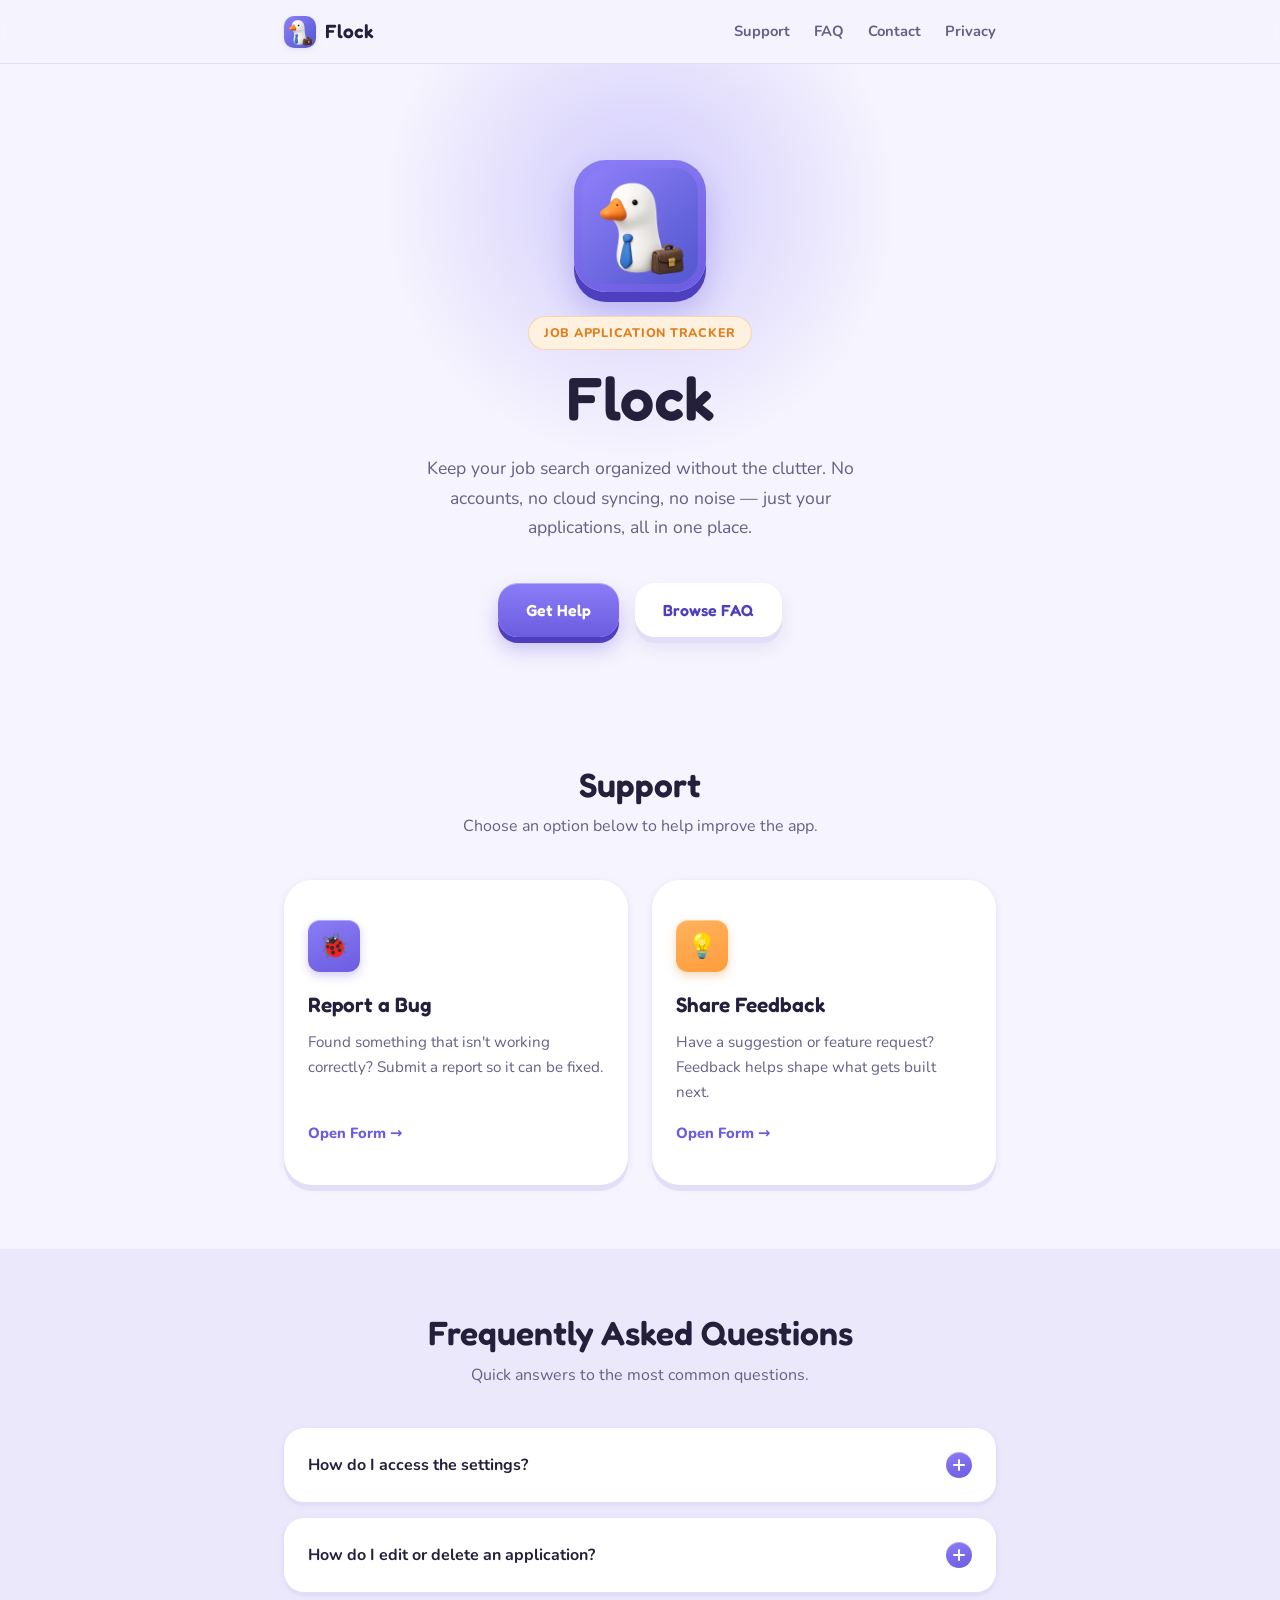
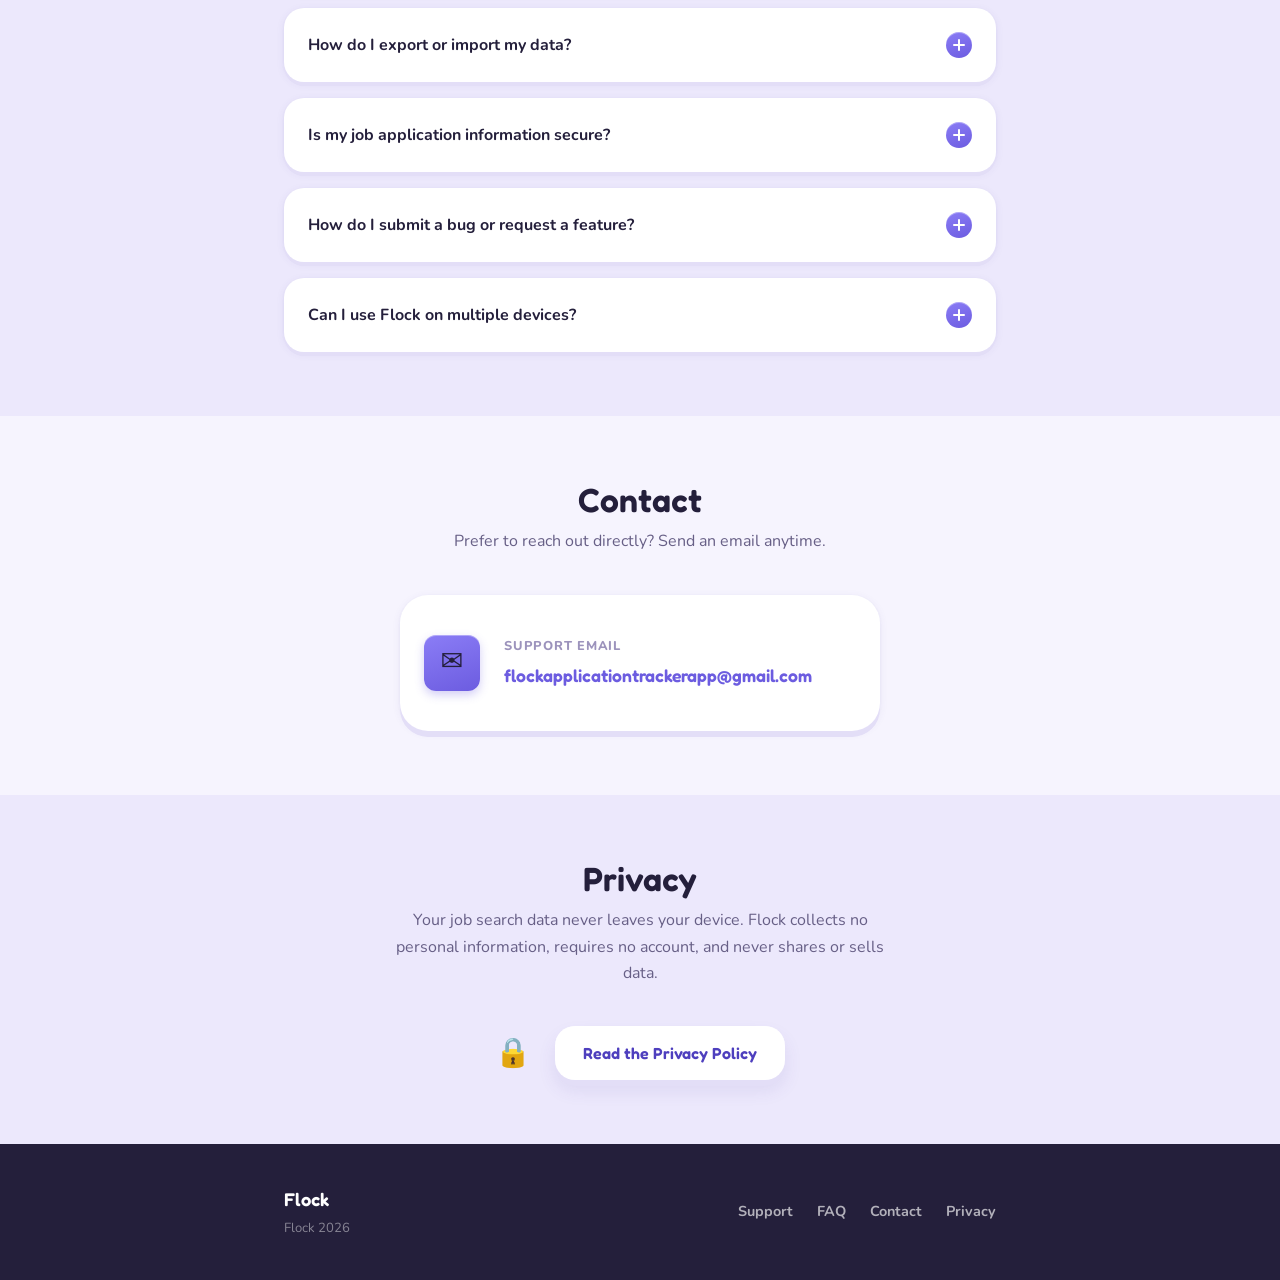
==== index.html @ 19fb3c2c "Add files via upload" ====
<!DOCTYPE html>
<html lang="en">
<head>
  <meta charset="UTF-8" />
  <meta name="viewport" content="width=device-width, initial-scale=1.0" />
  <title>Flock — Support</title>
  <meta name="description" content="Support page for Flock — the simple, private job application tracker." />
  <link rel="icon" href="icon-512.png" type="image/png" />
  <link rel="stylesheet" href="styles.css" />
  <!-- Google Fonts: Fredoka (main) + Nunito (accessorizing) -->
  <link rel="preconnect" href="https://fonts.googleapis.com" />
  <link rel="preconnect" href="https://fonts.gstatic.com" crossorigin />
  <link href="https://fonts.googleapis.com/css2?family=Fredoka:wght@400;500;600;700&family=Nunito:wght@400;600;700;800&display=swap" rel="stylesheet" />
</head>
<body>

  <!-- =============================================
       NAVIGATION
       ============================================= -->
  <header class="site-header" role="banner">
    <nav class="nav container" aria-label="Main navigation">
      <a href="#hero" class="nav-logo">
        <img src="icon-512.png" alt="" class="nav-logo-icon" />
        Flock
      </a>
      <button class="nav-toggle" aria-label="Toggle navigation" aria-expanded="false" aria-controls="nav-links">
        <span></span><span></span><span></span>
      </button>
      <ul class="nav-links" id="nav-links" role="list">
        <li><a href="#support">Support</a></li>
        <li><a href="#faq">FAQ</a></li>
        <li><a href="#contact">Contact</a></li>
        <li><a href="#privacy">Privacy</a></li>
      </ul>
    </nav>
  </header>

  <main>

    <!-- =============================================
         HERO SECTION
         ============================================= -->
    <section class="hero" id="hero" aria-labelledby="hero-heading">
      <div class="container hero-inner">
        <div class="hero-icon-wrap">
          <img src="icon-512.png" alt="Flock app icon" class="hero-icon" />
        </div>
        <div class="hero-badge">Job Application Tracker</div>
        <h1 id="hero-heading">Flock</h1>
        <p class="hero-description">
          Keep your job search organized without the clutter. No accounts, no cloud syncing, no noise — just your applications, all in one place.
        </p>
        <div class="hero-cta">
          <a href="#support" class="btn btn-primary">Get Help</a>
          <a href="#faq" class="btn btn-secondary">Browse FAQ</a>
        </div>
      </div>
    </section>

    <!-- =============================================
         SUPPORT SECTION
         ============================================= -->
    <section class="section" id="support" aria-labelledby="support-heading">
      <div class="container">
        <div class="section-header">
          <h2 id="support-heading">Support</h2>
          <p class="section-subtext">
            Choose an option below to help improve the app.
          </p>
        </div>

        <div class="cards-grid">

          <!-- Bug Report Card -->
          <a href="https://docs.google.com/forms/d/e/1FAIpQLSdAEcO6RI6iofoGQ96zG-QFtQakPHM-z83hekLIT1-u0xvNJg/viewform?usp=publish-editor"
             target="_blank"
             rel="noopener noreferrer"
             class="support-card"
             aria-label="Report a bug — opens Google Form">
            <div class="card-icon" aria-hidden="true">🐞</div>
            <h3>Report a Bug</h3>
            <p>Found something that isn't working correctly? Submit a report so it can be fixed.</p>
            <span class="card-link">Open Form →</span>
          </a>

          <!-- Feedback Card -->
          <a href="https://docs.google.com/forms/d/e/1FAIpQLSehYfV31dz8tA-rcGnHQ3P1QQCUns2un3A8A8wgXOEQ3agDAQ/viewform?usp=publish-editor"
             target="_blank"
             rel="noopener noreferrer"
             class="support-card"
             aria-label="Share feedback — opens Google Form">
            <div class="card-icon icon-orange" aria-hidden="true">💡</div>
            <h3>Share Feedback</h3>
            <p>Have a suggestion or feature request? Feedback helps shape what gets built next.</p>
            <span class="card-link">Open Form →</span>
          </a>

        </div>
      </div>
    </section>

    <!-- =============================================
         FAQ SECTION
         ============================================= -->
    <section class="section section-alt" id="faq" aria-labelledby="faq-heading">
      <div class="container">
        <div class="section-header">
          <h2 id="faq-heading">Frequently Asked Questions</h2>
          <p class="section-subtext">Quick answers to the most common questions.</p>
        </div>

        <div class="faq-list" role="list">

          <div class="faq-item" role="listitem">
            <button class="faq-question" aria-expanded="false" aria-controls="faq-1">
              How do I access the settings?
              <span class="faq-icon" aria-hidden="true"></span>
            </button>
            <div class="faq-answer" id="faq-1" hidden>
              <p>
                Tap the goose icon in the top left corner of the screen to open the settings menu.
              </p>
            </div>
          </div>

          <div class="faq-item" role="listitem">
            <button class="faq-question" aria-expanded="false" aria-controls="faq-2">
              How do I edit or delete an application?
              <span class="faq-icon" aria-hidden="true"></span>
            </button>
            <div class="faq-answer" id="faq-2" hidden>
              <p>
                Open the application you want to change, then tap the pencil icon in the top right corner to edit it. To remove an application entirely, use the delete button at the bottom of the screen.
              </p>
            </div>
          </div>

          <div class="faq-item" role="listitem">
            <button class="faq-question" aria-expanded="false" aria-controls="faq-3">
              How do I export or import my data?
              <span class="faq-icon" aria-hidden="true"></span>
            </button>
            <div class="faq-answer" id="faq-3" hidden>
              <p>
                In the settings section, you can export your data as a CSV file. To import data, use a CSV file that follows the same template recommended by the app.
              </p>
            </div>
          </div>

          <div class="faq-item" role="listitem">
            <button class="faq-question" aria-expanded="false" aria-controls="faq-4">
              Is my job application information secure?
              <span class="faq-icon" aria-hidden="true"></span>
            </button>
            <div class="faq-answer" id="faq-4" hidden>
              <p>
                Yes. All of your data stays on your device, and there are no account sign ups required to use Flock.
              </p>
            </div>
          </div>

          <div class="faq-item" role="listitem">
            <button class="faq-question" aria-expanded="false" aria-controls="faq-5">
              How do I submit a bug or request a feature?
              <span class="faq-icon" aria-hidden="true"></span>
            </button>
            <div class="faq-answer" id="faq-5" hidden>
              <p>
                Use the forms in the <a href="#support">Support section</a> above. There's a dedicated form for bug reports and another for feature feedback. You can also reach out directly using the email in the <a href="#contact">Contact section</a>.
              </p>
            </div>
          </div>

          <div class="faq-item" role="listitem">
            <button class="faq-question" aria-expanded="false" aria-controls="faq-6">
              Can I use Flock on multiple devices?
              <span class="faq-icon" aria-hidden="true"></span>
            </button>
            <div class="faq-answer" id="faq-6" hidden>
              <p>
                Because Flock stores data locally, information doesn't sync automatically between devices. Data can be transferred manually using the Export and Import feature described above.
              </p>
            </div>
          </div>

        </div>
      </div>
    </section>

    <!-- =============================================
         CONTACT SECTION
         ============================================= -->
    <section class="section" id="contact" aria-labelledby="contact-heading">
      <div class="container">
        <div class="section-header">
          <h2 id="contact-heading">Contact</h2>
          <p class="section-subtext">Prefer to reach out directly? Send an email anytime.</p>
        </div>

        <div class="contact-card">
          <div class="contact-icon" aria-hidden="true">✉️</div>
          <div class="contact-body">
            <p class="contact-label">Support Email</p>
            <a href="mailto:flockapplicationtrackerapp@gmail.com" class="contact-email">
              flockapplicationtrackerapp@gmail.com
            </a>
          </div>
        </div>

      </div>
    </section>

    <!-- =============================================
         PRIVACY SECTION
         ============================================= -->
    <section class="section section-alt" id="privacy" aria-labelledby="privacy-heading">
      <div class="container">
        <div class="section-header">
          <h2 id="privacy-heading">Privacy</h2>
          <p class="section-subtext">
            Your job search data never leaves your device. Flock collects no personal information, requires no account, and never shares or sells data.
          </p>
        </div>

        <div class="privacy-card">
          <span class="privacy-emoji" aria-hidden="true">🔒</span>
          <a href="privacy.html" class="btn btn-secondary" aria-label="Read the full Privacy Policy">
            Read the Privacy Policy
          </a>
        </div>

      </div>
    </section>

  </main>

  <!-- =============================================
       FOOTER
       ============================================= -->
  <footer class="footer" role="contentinfo">
    <div class="container footer-inner">
      <div class="footer-brand">
        <span class="footer-logo">Flock</span>
        <span class="footer-copy">Flock 2026</span>
      </div>
      <nav class="footer-nav" aria-label="Footer navigation">
        <a href="#support">Support</a>
        <a href="#faq">FAQ</a>
        <a href="#contact">Contact</a>
        <a href="#privacy">Privacy</a>
      </nav>
    </div>
  </footer>

  <script src="script.js"></script>
</body>
</html>
---- styles.css ----
/* ==============================================
   FLOCK — Support Site Stylesheet
   Claymorphism design system, built off the app icon palette
   ✏️ To retheme: edit the CSS variables in :root
   ============================================== */

/* -----------------------------------------------
   CSS VARIABLES (Design Tokens)
----------------------------------------------- */
:root {
  /* Colors — pulled from the Flock app icon */
  --color-bg:            #F6F4FE;      /* soft lavender-white page background */
  --color-bg-alt:        #ECE8FC;      /* deeper lavender tint for alternating sections */
  --color-surface:       #FFFFFF;      /* card / component backgrounds */
  --color-border:        #E3DEF7;      /* subtle borders */

  --color-accent:        #6C5CE0;      /* indigo-violet — primary brand accent */
  --color-accent-light:  #8B7DF6;      /* lighter violet, top of gradients */
  --color-accent-dark:   #4E3FBE;      /* deep edge / hover / clay shadow */
  --color-accent-soft:   #EEEBFD;      /* very light tint for backgrounds */

  --color-secondary:       #FF9D3C;    /* beak orange — secondary accent */
  --color-secondary-dark:  #E07F1E;    /* clay edge for orange elements */
  --color-secondary-soft:  #FFF1E0;    /* light tint */

  --color-tie:            #2F6BAB;     /* tie blue — used sparingly for links/detail */

  --color-text:          #241F3B;      /* deep indigo-black body text */
  --color-text-muted:    #675F86;      /* secondary / descriptive text */
  --color-text-light:    #9C93BC;      /* placeholders, captions */

  /* Typography */
  --font-heading: 'Fredoka', 'Nunito', system-ui, sans-serif;   /* main font */
  --font-body:    'Nunito', system-ui, sans-serif;               /* accessorizing font */

  /* Spacing scale */
  --space-xs:  0.5rem;
  --space-sm:  1rem;
  --space-md:  1.5rem;
  --space-lg:  2.5rem;
  --space-xl:  4rem;
  --space-2xl: 6rem;

  /* Radii */
  --radius-sm: 12px;
  --radius-md: 20px;
  --radius-lg: 28px;
  --radius-pill: 999px;

  /* Shadows */
  --shadow-sm: 0 2px 8px rgba(76, 63, 158, 0.08), 0 1px 3px rgba(76, 63, 158, 0.06);
  --shadow-md: 0 10px 24px rgba(76, 63, 158, 0.12), 0 2px 8px rgba(76, 63, 158, 0.08);

  /* Transitions */
  --transition: 0.18s ease;

  /* Layout */
  --max-width: 760px;
  --header-height: 64px;
}

/* -----------------------------------------------
   RESET & BASE
----------------------------------------------- */
*, *::before, *::after {
  box-sizing: border-box;
  margin: 0;
  padding: 0;
}

html {
  scroll-behavior: smooth;
  scroll-padding-top: calc(var(--header-height) + 16px);
  font-size: 16px;
  -webkit-text-size-adjust: 100%;
}

body {
  font-family: var(--font-body);
  background-color: var(--color-bg);
  color: var(--color-text);
  line-height: 1.65;
  min-height: 100vh;
}

img {
  max-width: 100%;
  display: block;
}

a {
  color: var(--color-accent);
  text-decoration: none;
}

a:hover,
a:focus-visible {
  color: var(--color-accent-dark);
  text-decoration: underline;
}

/* Focus ring — accessible, not intrusive */
:focus-visible {
  outline: 2px solid var(--color-accent);
  outline-offset: 3px;
  border-radius: 4px;
}

/* -----------------------------------------------
   LAYOUT UTILITIES
----------------------------------------------- */
.container {
  width: 100%;
  max-width: var(--max-width);
  margin-left: auto;
  margin-right: auto;
  padding-left: var(--space-md);
  padding-right: var(--space-md);
}

/* -----------------------------------------------
   HEADER / NAV
----------------------------------------------- */
.site-header {
  position: sticky;
  top: 0;
  z-index: 100;
  background: rgba(246, 244, 254, 0.9);
  backdrop-filter: blur(12px);
  -webkit-backdrop-filter: blur(12px);
  border-bottom: 1px solid var(--color-border);
  height: var(--header-height);
  display: flex;
  align-items: center;
}

.nav {
  display: flex;
  align-items: center;
  justify-content: space-between;
  gap: var(--space-md);
  height: 100%;
}

.nav-logo {
  display: inline-flex;
  align-items: center;
  gap: 0.55rem;
  font-family: var(--font-heading);
  font-size: 1.2rem;
  font-weight: 600;
  color: var(--color-text);
  text-decoration: none;
  white-space: nowrap;
  flex-shrink: 0;
}

.nav-logo-icon {
  width: 32px;
  height: 32px;
  border-radius: 10px;
  box-shadow: var(--shadow-sm);
}

.nav-logo:hover,
.nav-logo:focus-visible {
  color: var(--color-accent);
  text-decoration: none;
}

.nav-links {
  list-style: none;
  display: flex;
  align-items: center;
  gap: var(--space-md);
}

.nav-links a {
  font-family: var(--font-body);
  font-size: 0.92rem;
  font-weight: 700;
  color: var(--color-text-muted);
  text-decoration: none;
  transition: color var(--transition);
}

.nav-links a:hover,
.nav-links a:focus-visible {
  color: var(--color-accent);
  text-decoration: none;
}

/* Hamburger — hidden on desktop */
.nav-toggle {
  display: none;
  flex-direction: column;
  justify-content: center;
  gap: 5px;
  background: none;
  border: none;
  cursor: pointer;
  padding: 4px;
  width: 32px;
  height: 32px;
}

.nav-toggle span {
  display: block;
  width: 22px;
  height: 2.5px;
  background: var(--color-text);
  border-radius: 2px;
  transition: transform var(--transition), opacity var(--transition);
}

/* Hamburger open state */
.nav-toggle[aria-expanded="true"] span:nth-child(1) {
  transform: translateY(7px) rotate(45deg);
}
.nav-toggle[aria-expanded="true"] span:nth-child(2) {
  opacity: 0;
}
.nav-toggle[aria-expanded="true"] span:nth-child(3) {
  transform: translateY(-7px) rotate(-45deg);
}

/* -----------------------------------------------
   BUTTONS — claymorphism (chunky, puffy, 3D edge)
----------------------------------------------- */
.btn {
  display: inline-flex;
  align-items: center;
  justify-content: center;
  gap: 0.4rem;
  font-family: var(--font-heading);
  font-size: 1rem;
  font-weight: 600;
  border-radius: var(--radius-md);
  padding: 0.85rem 1.75rem;
  cursor: pointer;
  border: none;
  transition: transform 0.12s ease, box-shadow 0.12s ease, background 0.12s ease;
  text-decoration: none;
  white-space: nowrap;
  -webkit-tap-highlight-color: transparent;
}

.btn-primary {
  background: linear-gradient(180deg, var(--color-accent-light) 0%, var(--color-accent) 100%);
  color: #fff;
  box-shadow:
    0 6px 0 var(--color-accent-dark),
    0 12px 20px rgba(108, 92, 224, 0.35),
    inset 0 1px 0 rgba(255, 255, 255, 0.35);
}

.btn-primary:hover,
.btn-primary:focus-visible {
  transform: translateY(-2px);
  color: #fff;
  text-decoration: none;
  box-shadow:
    0 8px 0 var(--color-accent-dark),
    0 16px 24px rgba(108, 92, 224, 0.4),
    inset 0 1px 0 rgba(255, 255, 255, 0.4);
}

.btn-primary:active {
  transform: translateY(4px);
  box-shadow:
    0 2px 0 var(--color-accent-dark),
    0 4px 10px rgba(108, 92, 224, 0.3),
    inset 0 1px 0 rgba(255, 255, 255, 0.3);
}

.btn-secondary {
  background: var(--color-surface);
  color: var(--color-accent-dark);
  box-shadow:
    0 6px 0 var(--color-border),
    0 10px 18px rgba(76, 63, 158, 0.1),
    inset 0 1px 0 rgba(255, 255, 255, 0.6);
}

.btn-secondary:hover,
.btn-secondary:focus-visible {
  transform: translateY(-2px);
  color: var(--color-accent-dark);
  text-decoration: none;
  background: var(--color-accent-soft);
  box-shadow:
    0 8px 0 var(--color-border),
    0 14px 20px rgba(76, 63, 158, 0.12),
    inset 0 1px 0 rgba(255, 255, 255, 0.7);
}

.btn-secondary:active {
  transform: translateY(4px);
  box-shadow:
    0 2px 0 var(--color-border),
    0 4px 8px rgba(76, 63, 158, 0.1),
    inset 0 1px 0 rgba(255, 255, 255, 0.5);
}

/* -----------------------------------------------
   SECTIONS
----------------------------------------------- */
.section {
  padding: var(--space-xl) 0;
}

.section-alt {
  background-color: var(--color-bg-alt);
}

.section-header {
  text-align: center;
  margin-bottom: var(--space-lg);
}

.section-header h2 {
  font-family: var(--font-heading);
  font-size: 2.1rem;
  font-weight: 600;
  color: var(--color-text);
  margin-bottom: var(--space-xs);
  line-height: 1.2;
}

.section-subtext {
  font-family: var(--font-body);
  color: var(--color-text-muted);
  font-size: 1rem;
  max-width: 520px;
  margin: 0 auto;
}

/* -----------------------------------------------
   HERO
----------------------------------------------- */
.hero {
  position: relative;
  padding: var(--space-2xl) 0 var(--space-xl);
  text-align: center;
  overflow: hidden;
}

/* Soft gradient glow behind the mascot, echoing the icon's own backdrop */
.hero::before {
  content: '';
  position: absolute;
  top: -120px;
  left: 50%;
  transform: translateX(-50%);
  width: 520px;
  height: 520px;
  background: radial-gradient(circle, rgba(139, 125, 246, 0.35) 0%, rgba(139, 125, 246, 0) 70%);
  pointer-events: none;
  z-index: 0;
}

.hero-inner {
  position: relative;
  z-index: 1;
  display: flex;
  flex-direction: column;
  align-items: center;
  gap: var(--space-sm);
}

.hero-icon-wrap {
  width: 132px;
  height: 132px;
  border-radius: 32px;
  background: linear-gradient(160deg, var(--color-accent-light), var(--color-accent));
  padding: 8px;
  box-shadow:
    0 10px 0 var(--color-accent-dark),
    0 20px 32px rgba(108, 92, 224, 0.32);
  margin-bottom: var(--space-xs);
}

.hero-icon {
  width: 100%;
  height: 100%;
  border-radius: 24px;
}

.hero-badge {
  display: inline-block;
  font-family: var(--font-body);
  font-size: 0.78rem;
  font-weight: 800;
  letter-spacing: 0.06em;
  text-transform: uppercase;
  color: var(--color-secondary-dark);
  background: var(--color-secondary-soft);
  border: 1px solid rgba(224, 127, 30, 0.25);
  border-radius: var(--radius-pill);
  padding: 0.35rem 0.95rem;
}

.hero h1 {
  font-family: var(--font-heading);
  font-size: clamp(2.6rem, 7vw, 3.8rem);
  font-weight: 600;
  line-height: 1.05;
  color: var(--color-text);
  letter-spacing: -0.01em;
}

.hero-description {
  font-family: var(--font-body);
  font-size: 1.1rem;
  color: var(--color-text-muted);
  max-width: 480px;
  line-height: 1.7;
  margin-top: var(--space-xs);
}

.hero-cta {
  display: flex;
  gap: var(--space-sm);
  flex-wrap: wrap;
  justify-content: center;
  margin-top: var(--space-md);
}

/* -----------------------------------------------
   SUPPORT CARDS
----------------------------------------------- */
.cards-grid {
  display: grid;
  grid-template-columns: repeat(auto-fit, minmax(260px, 1fr));
  gap: var(--space-md);
}

.support-card {
  display: flex;
  flex-direction: column;
  align-items: flex-start;
  gap: var(--space-xs);
  background: var(--color-surface);
  border: none;
  border-radius: var(--radius-lg);
  padding: var(--space-lg) var(--space-md);
  text-decoration: none;
  color: var(--color-text);
  box-shadow:
    0 6px 0 var(--color-border),
    var(--shadow-sm);
  transition: box-shadow var(--transition), transform var(--transition);
}

.support-card:hover,
.support-card:focus-visible {
  box-shadow:
    0 8px 0 var(--color-border),
    var(--shadow-md);
  transform: translateY(-3px);
  text-decoration: none;
  color: var(--color-text);
}

.card-icon {
  display: flex;
  align-items: center;
  justify-content: center;
  width: 52px;
  height: 52px;
  border-radius: var(--radius-sm);
  font-size: 1.5rem;
  line-height: 1;
  margin-bottom: var(--space-xs);
  background: linear-gradient(160deg, var(--color-accent-light), var(--color-accent));
  box-shadow: inset 0 1px 0 rgba(255,255,255,0.35), 0 4px 10px rgba(108,92,224,0.3);
}

.card-icon.icon-orange {
  background: linear-gradient(160deg, #FFB25E, var(--color-secondary));
  box-shadow: inset 0 1px 0 rgba(255,255,255,0.35), 0 4px 10px rgba(224,127,30,0.3);
}

.support-card h3 {
  font-family: var(--font-heading);
  font-size: 1.3rem;
  font-weight: 600;
}

.support-card p {
  font-family: var(--font-body);
  font-size: 0.95rem;
  color: var(--color-text-muted);
  flex: 1;
}

.card-link {
  font-family: var(--font-body);
  font-size: 0.92rem;
  font-weight: 800;
  color: var(--color-accent);
  margin-top: var(--space-xs);
}

/* -----------------------------------------------
   FAQ ACCORDION
----------------------------------------------- */
.faq-list {
  display: flex;
  flex-direction: column;
  gap: var(--space-sm);
}

.faq-item {
  background: var(--color-surface);
  border-radius: var(--radius-md);
  box-shadow:
    0 4px 0 var(--color-border),
    var(--shadow-sm);
  overflow: hidden;
}

.faq-question {
  width: 100%;
  display: flex;
  align-items: center;
  justify-content: space-between;
  gap: var(--space-sm);
  background: none;
  border: none;
  cursor: pointer;
  padding: var(--space-md);
  font-family: var(--font-body);
  font-size: 1rem;
  font-weight: 700;
  color: var(--color-text);
  text-align: left;
  transition: background var(--transition), color var(--transition);
}

.faq-question:hover,
.faq-question:focus-visible {
  background: var(--color-accent-soft);
  color: var(--color-accent-dark);
}

.faq-icon {
  width: 26px;
  height: 26px;
  flex-shrink: 0;
  position: relative;
  border-radius: 50%;
  background: linear-gradient(160deg, var(--color-accent-light), var(--color-accent));
  box-shadow: inset 0 1px 0 rgba(255,255,255,0.35);
}

/* Plus / minus icon via pseudo-elements */
.faq-icon::before,
.faq-icon::after {
  content: '';
  position: absolute;
  top: 50%;
  left: 50%;
  background: #fff;
  border-radius: 2px;
  transition: transform var(--transition), opacity var(--transition);
}

.faq-icon::before {
  width: 12px;
  height: 2px;
  transform: translate(-50%, -50%);
}

.faq-icon::after {
  width: 2px;
  height: 12px;
  transform: translate(-50%, -50%);
}

/* When expanded, hide the vertical bar (turning + into −) */
.faq-question[aria-expanded="true"] .faq-icon::after {
  opacity: 0;
  transform: translate(-50%, -50%) rotate(90deg);
}

.faq-question[aria-expanded="true"] {
  color: var(--color-accent-dark);
  background: var(--color-accent-soft);
}

.faq-answer {
  padding: 0 var(--space-md) var(--space-md);
  font-family: var(--font-body);
  font-size: 0.96rem;
  color: var(--color-text-muted);
  line-height: 1.75;
  animation: fadeIn 0.18s ease;
}

.faq-answer a {
  font-weight: 700;
}

@keyframes fadeIn {
  from { opacity: 0; transform: translateY(-4px); }
  to   { opacity: 1; transform: translateY(0); }
}

/* -----------------------------------------------
   CONTACT
----------------------------------------------- */
.contact-card {
  display: flex;
  align-items: center;
  gap: var(--space-md);
  background: var(--color-surface);
  border-radius: var(--radius-lg);
  padding: var(--space-lg) var(--space-md);
  box-shadow:
    0 6px 0 var(--color-border),
    var(--shadow-sm);
  max-width: 480px;
  margin: 0 auto;
}

.contact-icon {
  display: flex;
  align-items: center;
  justify-content: center;
  width: 56px;
  height: 56px;
  border-radius: var(--radius-sm);
  font-size: 1.7rem;
  flex-shrink: 0;
  background: linear-gradient(160deg, var(--color-accent-light), var(--color-accent));
  box-shadow: inset 0 1px 0 rgba(255,255,255,0.35), 0 4px 10px rgba(108,92,224,0.3);
}

.contact-body {
  display: flex;
  flex-direction: column;
  gap: 4px;
}

.contact-label {
  font-family: var(--font-body);
  font-size: 0.8rem;
  font-weight: 800;
  letter-spacing: 0.06em;
  text-transform: uppercase;
  color: var(--color-text-light);
}

.contact-email {
  font-family: var(--font-heading);
  font-size: 1.1rem;
  font-weight: 600;
  color: var(--color-accent);
}

.contact-email:hover,
.contact-email:focus-visible {
  color: var(--color-accent-dark);
}

/* -----------------------------------------------
   PRIVACY
----------------------------------------------- */
.privacy-card {
  display: flex;
  align-items: center;
  justify-content: center;
  gap: var(--space-md);
  flex-wrap: wrap;
}

.privacy-emoji {
  font-size: 1.8rem;
}

/* -----------------------------------------------
   FOOTER
----------------------------------------------- */
.footer {
  background: var(--color-text);
  color: rgba(255,255,255,0.72);
  padding: var(--space-lg) 0;
  margin-top: 0;
}

.footer-inner {
  display: flex;
  align-items: center;
  justify-content: space-between;
  gap: var(--space-md);
  flex-wrap: wrap;
}

.footer-brand {
  display: flex;
  flex-direction: column;
  gap: 4px;
}

.footer-logo {
  font-family: var(--font-heading);
  font-size: 1.15rem;
  font-weight: 600;
  color: #fff;
}

.footer-copy {
  font-family: var(--font-body);
  font-size: 0.82rem;
  color: rgba(255,255,255,0.45);
}

.footer-nav {
  display: flex;
  gap: var(--space-md);
  flex-wrap: wrap;
}

.footer-nav a {
  font-family: var(--font-body);
  font-size: 0.9rem;
  font-weight: 700;
  color: rgba(255,255,255,0.65);
  text-decoration: none;
  transition: color var(--transition);
}

.footer-nav a:hover,
.footer-nav a:focus-visible {
  color: #fff;
  text-decoration: none;
}

/* -----------------------------------------------
   RESPONSIVE — MOBILE
----------------------------------------------- */
@media (max-width: 640px) {

  :root {
    --space-xl: 3rem;
    --space-2xl: 3.25rem;
  }

  /* Mobile nav */
  .nav-toggle {
    display: flex;
  }

  .nav-links {
    display: none;
    position: absolute;
    top: var(--header-height);
    left: 0;
    right: 0;
    flex-direction: column;
    align-items: stretch;
    gap: 0;
    background: var(--color-surface);
    border-bottom: 1px solid var(--color-border);
    box-shadow: 0 8px 24px rgba(76, 63, 158, 0.12);
    padding: var(--space-xs) 0;
  }

  .nav-links.is-open {
    display: flex;
  }

  .nav-links li {
    width: 100%;
  }

  .nav-links a {
    display: block;
    padding: 0.85rem var(--space-md);
    font-size: 1rem;
    border-bottom: 1px solid var(--color-border);
  }

  .nav-links li:last-child a {
    border-bottom: none;
  }

  .hero h1 {
    font-size: 2.4rem;
  }

  .section-header h2 {
    font-size: 1.7rem;
  }

  .cards-grid {
    grid-template-columns: 1fr;
  }

  .contact-card {
    flex-direction: column;
    text-align: center;
    align-items: center;
  }

  .footer-inner {
    flex-direction: column;
    align-items: flex-start;
    gap: var(--space-md);
  }

  .footer-nav {
    gap: var(--space-sm);
  }
}
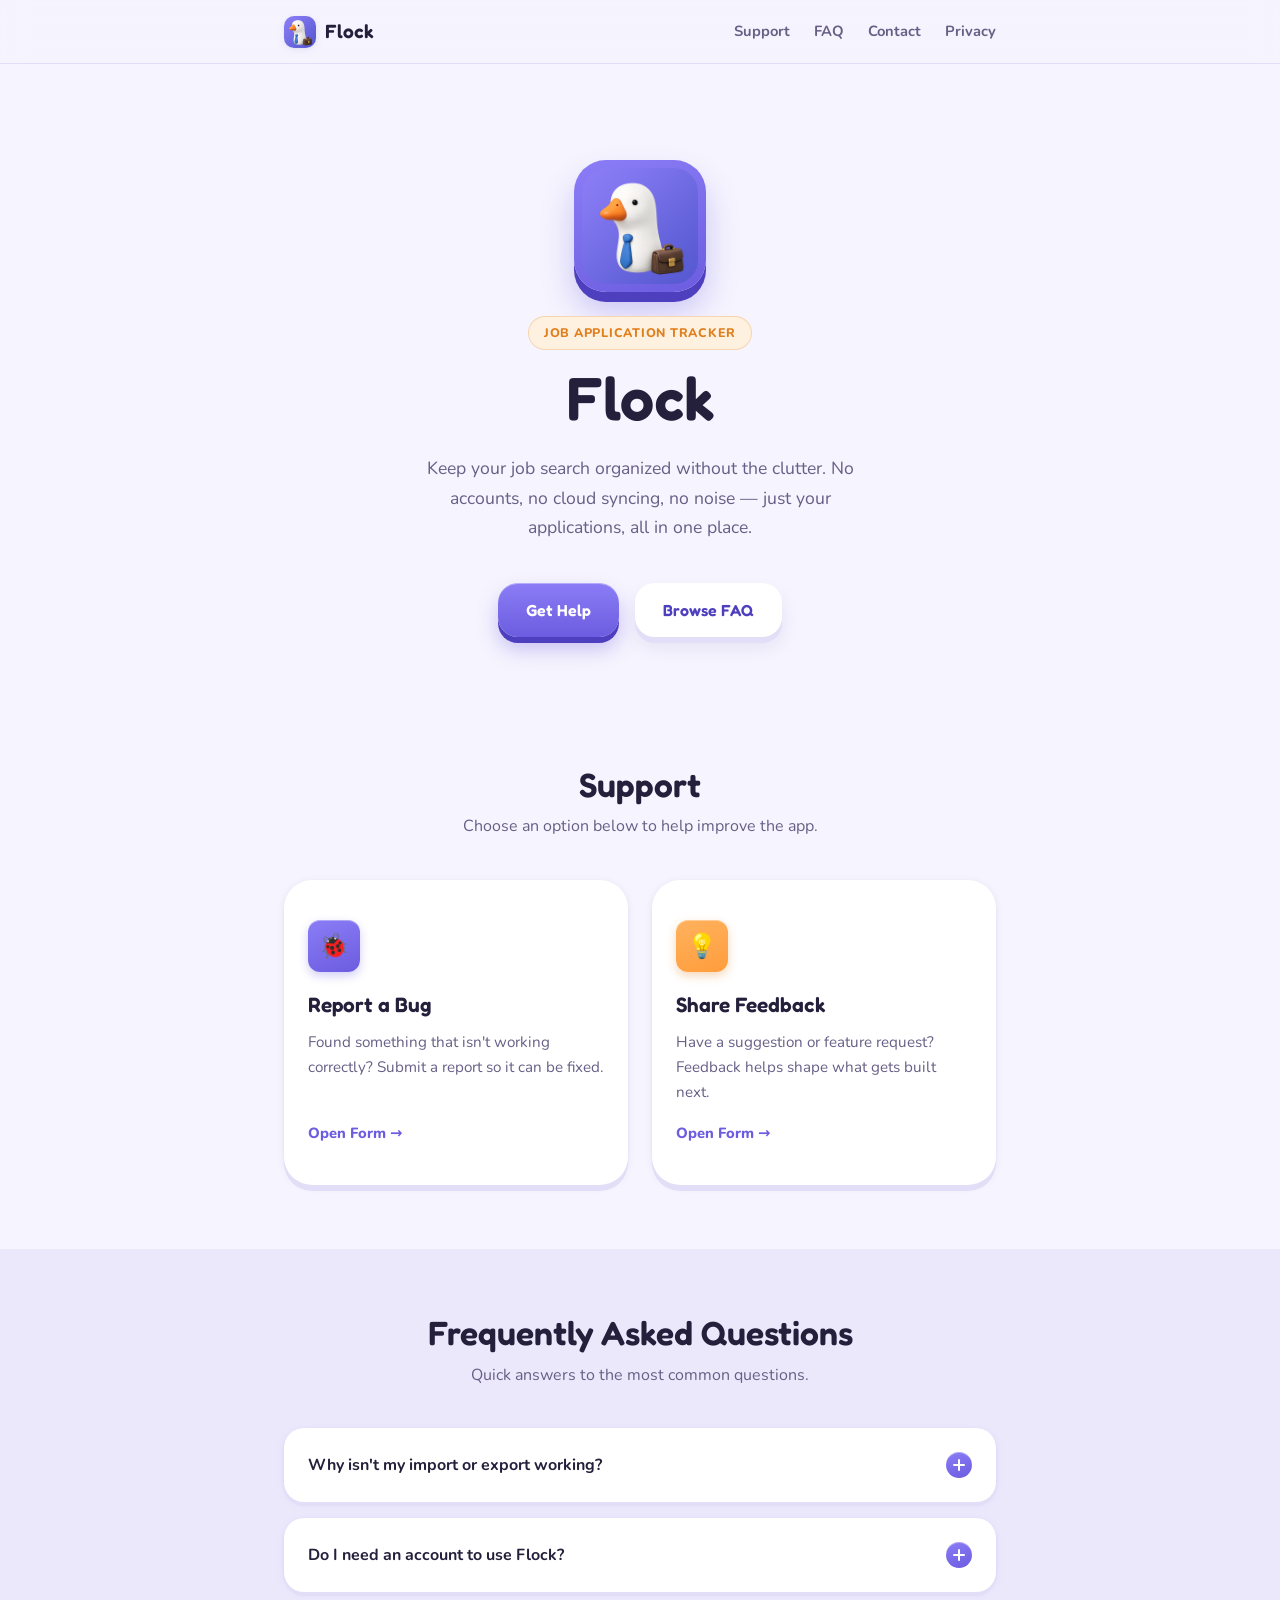
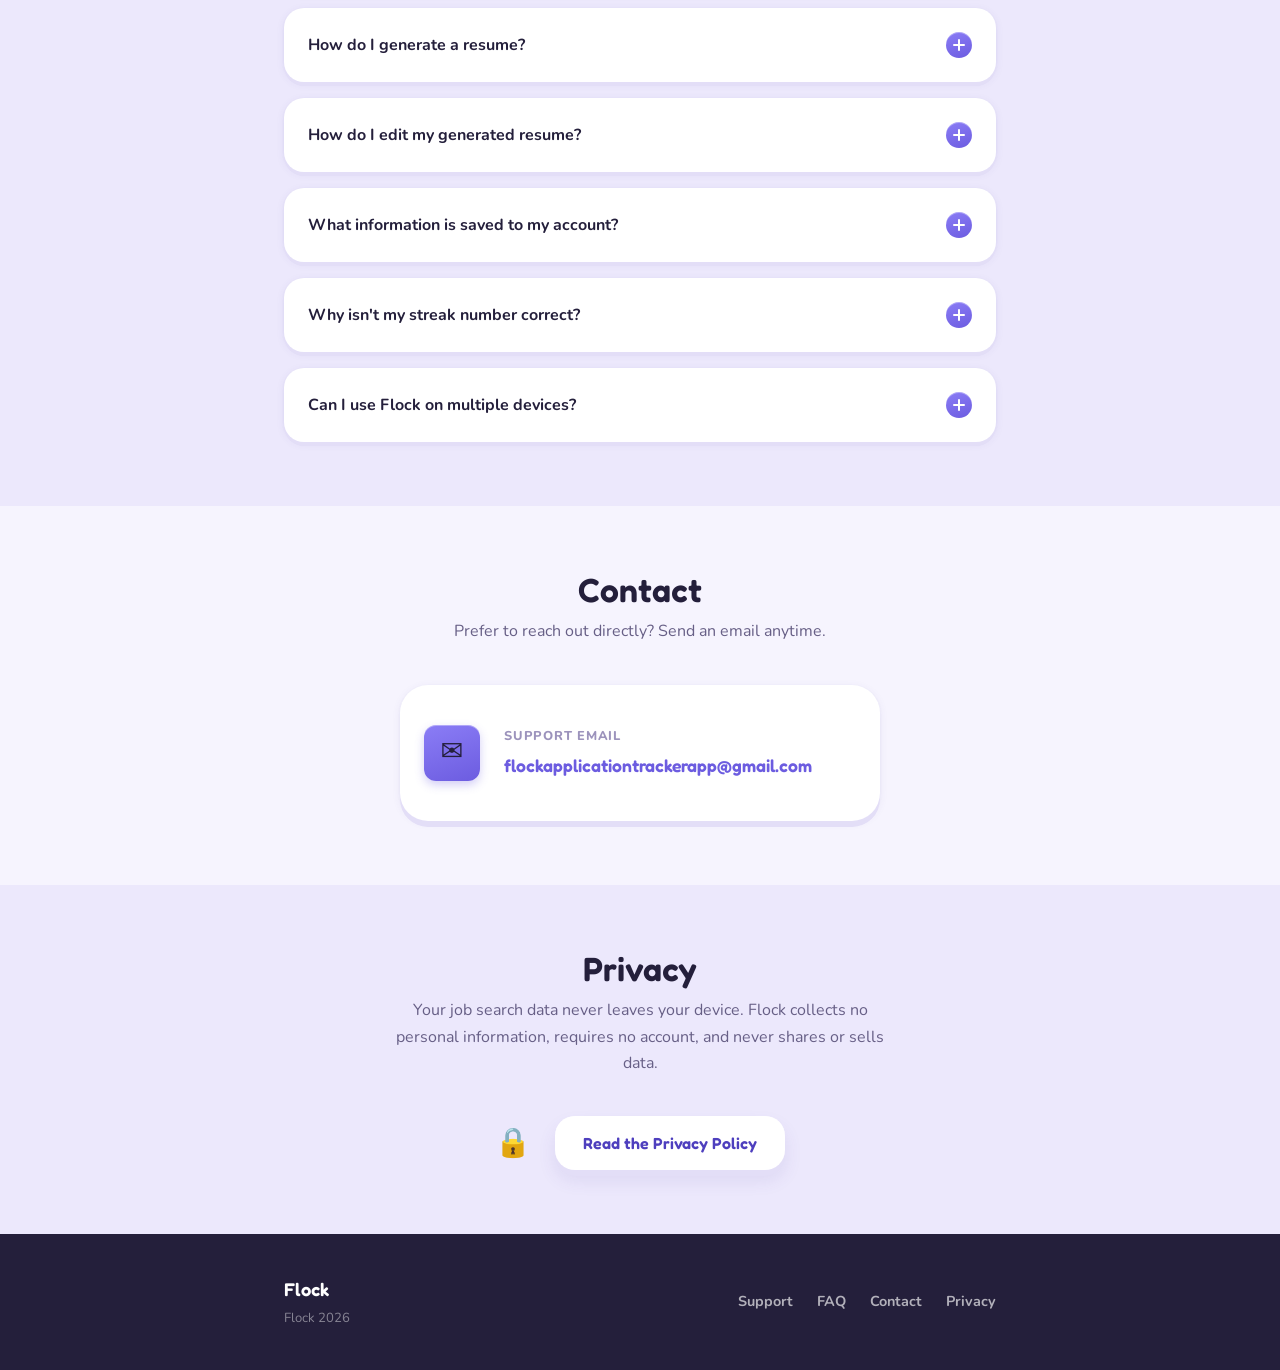
==== commit cc0fbea6: "Refactor FAQ section in index.html" ====
--- a/index.html
+++ b/index.html
@@ -102,90 +102,107 @@
     <!-- =============================================
          FAQ SECTION
          ============================================= -->
-    <section class="section section-alt" id="faq" aria-labelledby="faq-heading">
-      <div class="container">
-        <div class="section-header">
-          <h2 id="faq-heading">Frequently Asked Questions</h2>
-          <p class="section-subtext">Quick answers to the most common questions.</p>
-        </div>
-
-        <div class="faq-list" role="list">
-
-          <div class="faq-item" role="listitem">
-            <button class="faq-question" aria-expanded="false" aria-controls="faq-1">
-              How do I access the settings?
-              <span class="faq-icon" aria-hidden="true"></span>
-            </button>
-            <div class="faq-answer" id="faq-1" hidden>
-              <p>
-                Tap the goose icon in the top left corner of the screen to open the settings menu.
-              </p>
-            </div>
-          </div>
-
-          <div class="faq-item" role="listitem">
-            <button class="faq-question" aria-expanded="false" aria-controls="faq-2">
-              How do I edit or delete an application?
-              <span class="faq-icon" aria-hidden="true"></span>
-            </button>
-            <div class="faq-answer" id="faq-2" hidden>
-              <p>
-                Open the application you want to change, then tap the pencil icon in the top right corner to edit it. To remove an application entirely, use the delete button at the bottom of the screen.
-              </p>
-            </div>
-          </div>
-
-          <div class="faq-item" role="listitem">
-            <button class="faq-question" aria-expanded="false" aria-controls="faq-3">
-              How do I export or import my data?
-              <span class="faq-icon" aria-hidden="true"></span>
-            </button>
-            <div class="faq-answer" id="faq-3" hidden>
-              <p>
-                In the settings section, you can export your data as a CSV file. To import data, use a CSV file that follows the same template recommended by the app.
-              </p>
-            </div>
-          </div>
-
-          <div class="faq-item" role="listitem">
-            <button class="faq-question" aria-expanded="false" aria-controls="faq-4">
-              Is my job application information secure?
-              <span class="faq-icon" aria-hidden="true"></span>
-            </button>
-            <div class="faq-answer" id="faq-4" hidden>
-              <p>
-                Yes. All of your data stays on your device, and there are no account sign ups required to use Flock.
-              </p>
-            </div>
-          </div>
-
-          <div class="faq-item" role="listitem">
-            <button class="faq-question" aria-expanded="false" aria-controls="faq-5">
-              How do I submit a bug or request a feature?
-              <span class="faq-icon" aria-hidden="true"></span>
-            </button>
-            <div class="faq-answer" id="faq-5" hidden>
-              <p>
-                Use the forms in the <a href="#support">Support section</a> above. There's a dedicated form for bug reports and another for feature feedback. You can also reach out directly using the email in the <a href="#contact">Contact section</a>.
-              </p>
-            </div>
-          </div>
-
-          <div class="faq-item" role="listitem">
-            <button class="faq-question" aria-expanded="false" aria-controls="faq-6">
-              Can I use Flock on multiple devices?
-              <span class="faq-icon" aria-hidden="true"></span>
-            </button>
-            <div class="faq-answer" id="faq-6" hidden>
-              <p>
-                Because Flock stores data locally, information doesn't sync automatically between devices. Data can be transferred manually using the Export and Import feature described above.
-              </p>
-            </div>
-          </div>
-
-        </div>
-      </div>
-    </section>
+<section class="section section-alt" id="faq" aria-labelledby="faq-heading">
+  <div class="container">
+    <div class="section-header">
+      <h2 id="faq-heading">Frequently Asked Questions</h2>
+      <p class="section-subtext">Quick answers to the most common questions.</p>
+    </div>
+
+    <div class="faq-list" role="list">
+
+      <div class="faq-item" role="listitem">
+        <button class="faq-question" aria-expanded="false" aria-controls="faq-1">
+          Why isn't my import or export working?
+          <span class="faq-icon" aria-hidden="true"></span>
+        </button>
+        <div class="faq-answer" id="faq-1" hidden>
+          <p>
+            Flock uses CSV files for importing and exporting application data. Make sure you are using a <strong>.csv</strong> file and that the header row exactly matches the provided template. The header row must also be the first row of the file, with no additional rows or information above it.
+          </p>
+        </div>
+      </div>
+
+      <div class="faq-item" role="listitem">
+        <button class="faq-question" aria-expanded="false" aria-controls="faq-2">
+          Do I need an account to use Flock?
+          <span class="faq-icon" aria-hidden="true"></span>
+        </button>
+        <div class="faq-answer" id="faq-2" hidden>
+          <p>
+            No. You can use Flock's core application features without an account. An account is only required for AI-powered features, such as the Auto Resume Builder.
+          </p>
+        </div>
+      </div>
+
+      <div class="faq-item" role="listitem">
+        <button class="faq-question" aria-expanded="false" aria-controls="faq-3">
+          How do I generate a resume?
+          <span class="faq-icon" aria-hidden="true"></span>
+        </button>
+        <div class="faq-answer" id="faq-3" hidden>
+          <p>
+            Go to <strong>Settings &gt; Log in to an account &gt; Build Profile</strong>. After completing your profile, create or edit an application and enter the company name, role, and job description in the notes section. Then select <strong>Generate Resume</strong>.
+          </p>
+          <p>
+            Flock uses a consistent resume template and builds your header and education section from the information in your profile. It then analyzes the job description and selects the skills, projects, and work experience that best match the position, generating relevant bullet points for each. You'll receive a preview of the resume that you can edit before downloading it.
+          </p>
+        </div>
+      </div>
+
+      <div class="faq-item" role="listitem">
+        <button class="faq-question" aria-expanded="false" aria-controls="faq-4">
+          How do I edit my generated resume?
+          <span class="faq-icon" aria-hidden="true"></span>
+        </button>
+        <div class="faq-answer" id="faq-4" hidden>
+          <p>
+            After generating your resume, you'll be able to preview the PDF and make edits. Click on any bullet point field to change its text. To remove a bullet point, delete all of the text in that field. You can also remove an entire project or work experience entry by clicking the <strong>X</strong> next to its name. Once you are done, click the <strong>Finalize and Download</strong> button.
+          </p>
+        </div>
+      </div>
+
+      <div class="faq-item" role="listitem">
+        <button class="faq-question" aria-expanded="false" aria-controls="faq-5">
+          What information is saved to my account?
+          <span class="faq-icon" aria-hidden="true"></span>
+        </button>
+        <div class="faq-answer" id="faq-5" hidden>
+          <p>
+            Your account stores your email address and the profile information you provide in the <strong>Build Profile</strong> section. Your password and job application information are not stored in the account database.
+          </p>
+        </div>
+      </div>
+
+      <div class="faq-item" role="listitem">
+        <button class="faq-question" aria-expanded="false" aria-controls="faq-6">
+          Why isn't my streak number correct?
+          <span class="faq-icon" aria-hidden="true"></span>
+        </button>
+        <div class="faq-answer" id="faq-6" hidden>
+          <p>
+            If your streak number appears incorrect, go to <strong>Settings</strong> and select <strong>Recalculate Streak</strong>. This will recalculate your streak based on your application activity.
+          </p>
+        </div>
+      </div>
+
+      <div class="faq-item" role="listitem">
+        <button class="faq-question" aria-expanded="false" aria-controls="faq-7">
+          Can I use Flock on multiple devices?
+          <span class="faq-icon" aria-hidden="true"></span>
+        </button>
+        <div class="faq-answer" id="faq-7" hidden>
+          <p>
+            Yes. Flock stores your application data locally, so applications do not automatically sync between devices. You can transfer your applications manually using the <strong>Export</strong> and <strong>Import</strong> features. If you have an account, your profile and subscription will carry over when you sign in on another device.
+          </p>
+        </div>
+      </div>
+
+    </div>
+  </div>
+</section>
+
+
 
     <!-- =============================================
          CONTACT SECTION
--- a/styles.css
+++ b/styles.css
@@ -343,20 +343,6 @@
   padding: var(--space-2xl) 0 var(--space-xl);
   text-align: center;
   overflow: hidden;
-}
-
-/* Soft gradient glow behind the mascot, echoing the icon's own backdrop */
-.hero::before {
-  content: '';
-  position: absolute;
-  top: -120px;
-  left: 50%;
-  transform: translateX(-50%);
-  width: 520px;
-  height: 520px;
-  background: radial-gradient(circle, rgba(139, 125, 246, 0.35) 0%, rgba(139, 125, 246, 0) 70%);
-  pointer-events: none;
-  z-index: 0;
 }
 
 .hero-inner {
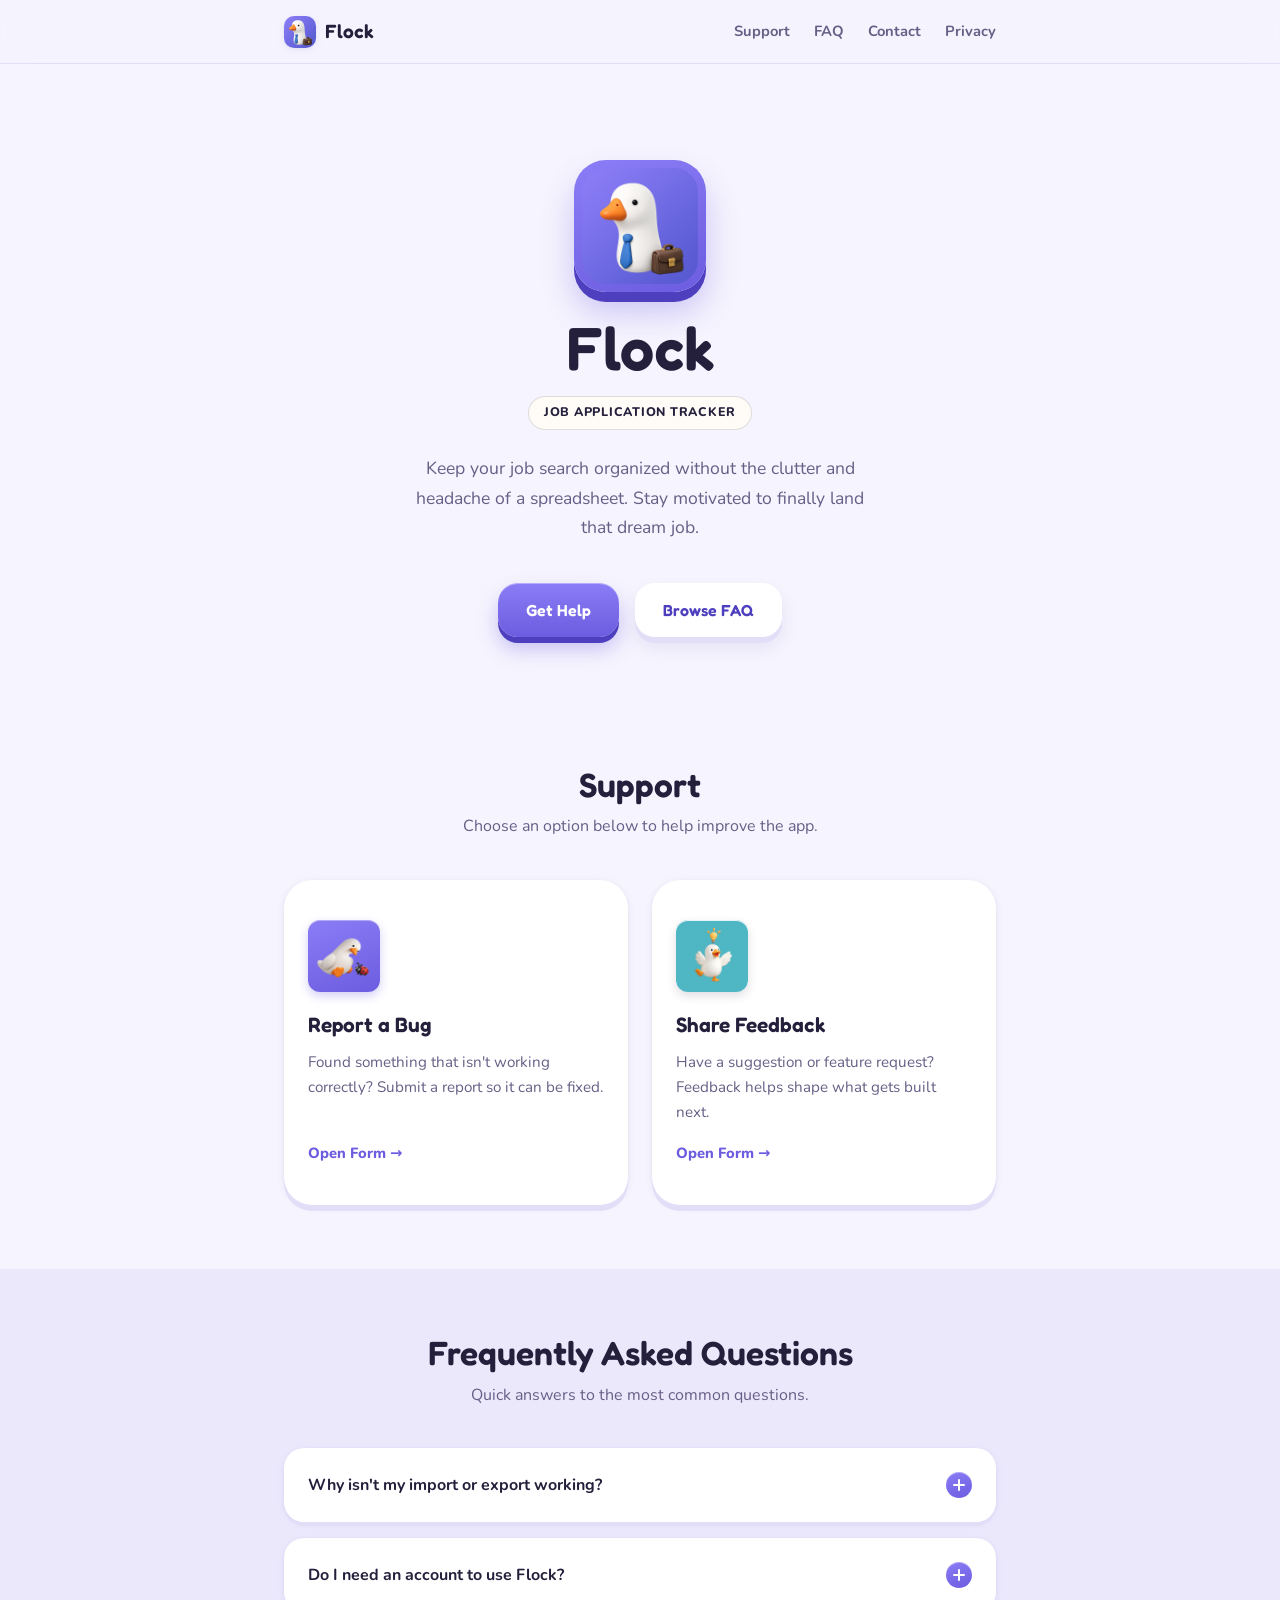
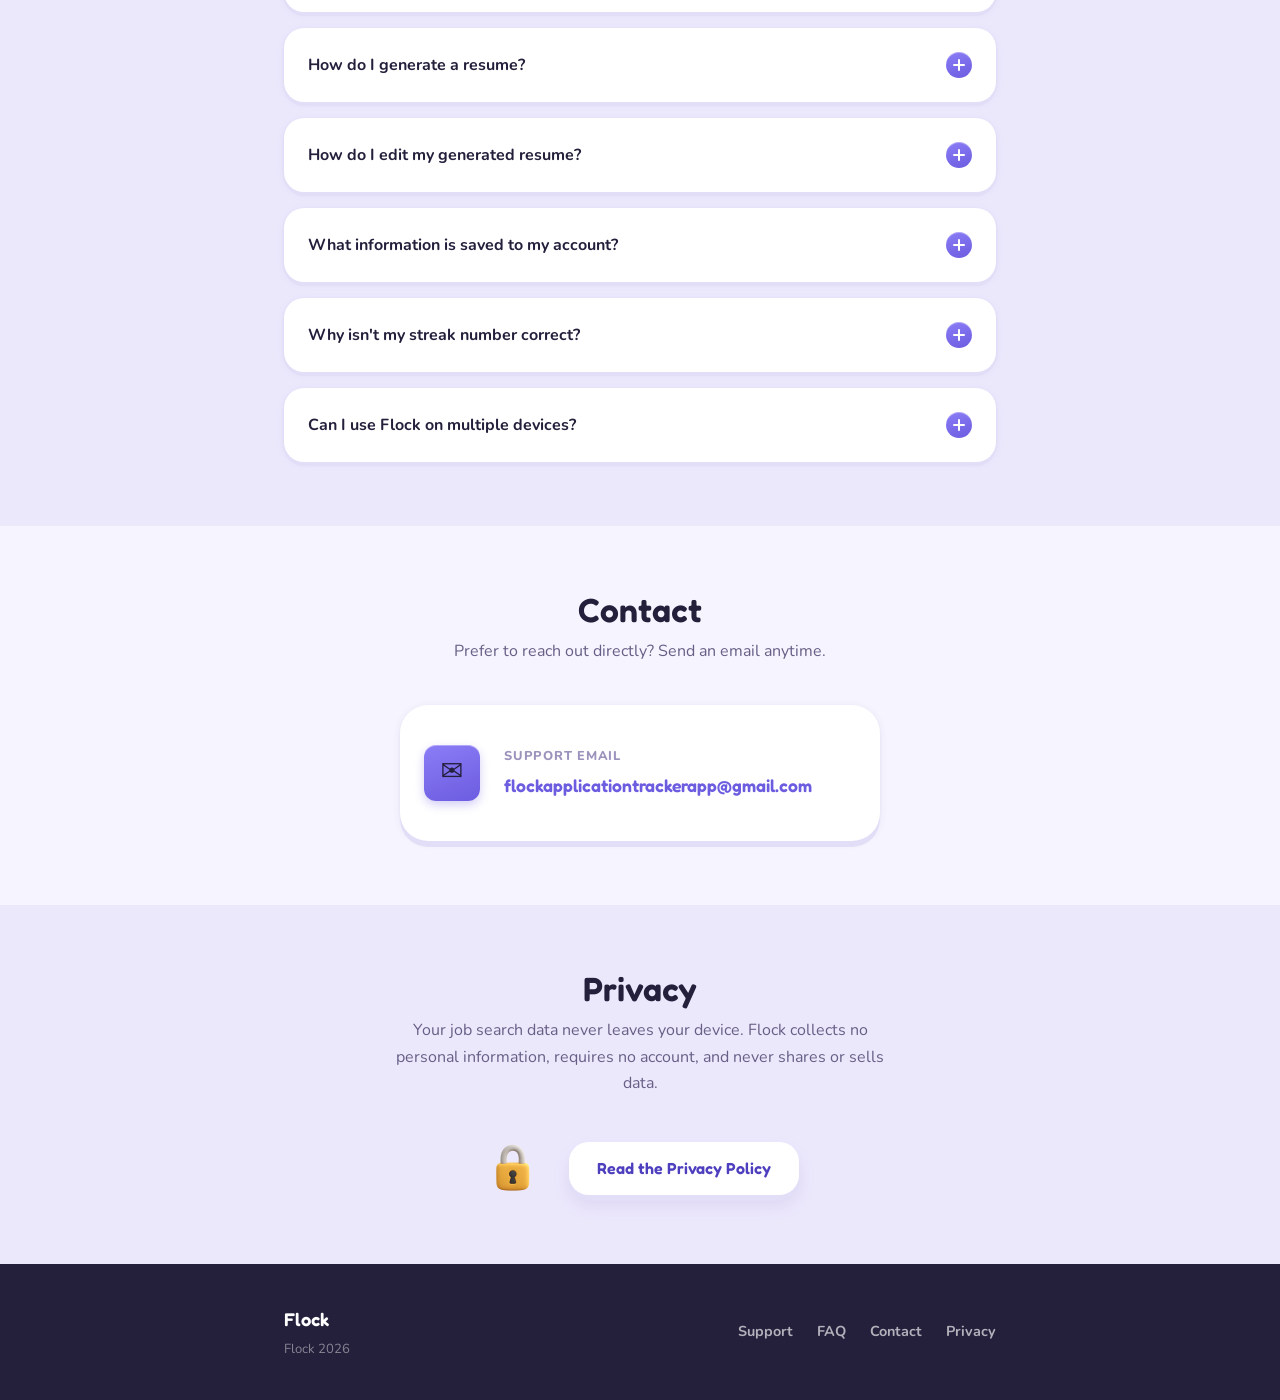
==== commit c3ff8ec8: "Add files via upload" ====
--- a/index.html
+++ b/index.html
@@ -45,10 +45,10 @@
         <div class="hero-icon-wrap">
           <img src="icon-512.png" alt="Flock app icon" class="hero-icon" />
         </div>
+        <h1 id="hero-heading">Flock</h1>
         <div class="hero-badge">Job Application Tracker</div>
-        <h1 id="hero-heading">Flock</h1>
         <p class="hero-description">
-          Keep your job search organized without the clutter. No accounts, no cloud syncing, no noise — just your applications, all in one place.
+          Keep your job search organized without the clutter and headache of a spreadsheet. Stay motivated to finally land that dream job.
         </p>
         <div class="hero-cta">
           <a href="#support" class="btn btn-primary">Get Help</a>
@@ -77,7 +77,9 @@
              rel="noopener noreferrer"
              class="support-card"
              aria-label="Report a bug — opens Google Form">
-            <div class="card-icon" aria-hidden="true">🐞</div>
+            <div class="card-icon" aria-hidden="true">
+  <img src="goose-bug.png" alt="">
+</div>
             <h3>Report a Bug</h3>
             <p>Found something that isn't working correctly? Submit a report so it can be fixed.</p>
             <span class="card-link">Open Form →</span>
@@ -89,7 +91,9 @@
              rel="noopener noreferrer"
              class="support-card"
              aria-label="Share feedback — opens Google Form">
-            <div class="card-icon icon-orange" aria-hidden="true">💡</div>
+            <div class="card-icon icon-orange" aria-hidden="true">
+  <img src="goose-idea.png" alt="">
+</div>
             <h3>Share Feedback</h3>
             <p>Have a suggestion or feature request? Feedback helps shape what gets built next.</p>
             <span class="card-link">Open Form →</span>
@@ -240,7 +244,7 @@
         </div>
 
         <div class="privacy-card">
-          <span class="privacy-emoji" aria-hidden="true">🔒</span>
+          <img src="lock.png" alt="" class="privacy-emoji" aria-hidden="true">
           <a href="privacy.html" class="btn btn-secondary" aria-label="Read the full Privacy Policy">
             Read the Privacy Policy
           </a>
--- a/styles.css
+++ b/styles.css
@@ -19,9 +19,9 @@
   --color-accent-dark:   #4E3FBE;      /* deep edge / hover / clay shadow */
   --color-accent-soft:   #EEEBFD;      /* very light tint for backgrounds */
 
-  --color-secondary:       #FF9D3C;    /* beak orange — secondary accent */
-  --color-secondary-dark:  #E07F1E;    /* clay edge for orange elements */
-  --color-secondary-soft:  #FFF1E0;    /* light tint */
+  --color-secondary:       #4FB6C4;    /* beak orange — secondary accent */
+  --color-secondary-dark:  #2F8F9C;    /* clay edge for orange elements */
+  --color-secondary-soft:  #FFFCF7;    /* light tint */
 
   --color-tie:            #2F6BAB;     /* tie blue — used sparingly for links/detail */
 
@@ -379,9 +379,8 @@
   font-weight: 800;
   letter-spacing: 0.06em;
   text-transform: uppercase;
-  color: var(--color-secondary-dark);
   background: var(--color-secondary-soft);
-  border: 1px solid rgba(224, 127, 30, 0.25);
+  border: 1px solid rgba(58,53,82,0.16);
   border-radius: var(--radius-pill);
   padding: 0.35rem 0.95rem;
 }
@@ -452,8 +451,8 @@
   display: flex;
   align-items: center;
   justify-content: center;
-  width: 52px;
-  height: 52px;
+  width: 72px;
+  height: 72px;
   border-radius: var(--radius-sm);
   font-size: 1.5rem;
   line-height: 1;
@@ -461,10 +460,17 @@
   background: linear-gradient(160deg, var(--color-accent-light), var(--color-accent));
   box-shadow: inset 0 1px 0 rgba(255,255,255,0.35), 0 4px 10px rgba(108,92,224,0.3);
 }
+.card-icon img {
+  width: 85%;
+  height: 85%;
+  object-fit: contain;
+  margin: 0 auto;
+  display: block;
+}
 
 .card-icon.icon-orange {
-  background: linear-gradient(160deg, #FFB25E, var(--color-secondary));
-  box-shadow: inset 0 1px 0 rgba(255,255,255,0.35), 0 4px 10px rgba(224,127,30,0.3);
+  background: linear-gradient(160deg, #4FB6C4, var(--color-secondary));
+  box-shadow: inset 0 1px 0 rgba(255,255,255,0.85), 0 4px 10px rgba(58,53,82,0.16);
 }
 
 .support-card h3 {
@@ -576,7 +582,7 @@
 }
 
 .faq-answer {
-  padding: 0 var(--space-md) var(--space-md);
+  padding: var(--space-md);
   font-family: var(--font-body);
   font-size: 0.96rem;
   color: var(--color-text-muted);
@@ -662,7 +668,8 @@
 }
 
 .privacy-emoji {
-  font-size: 1.8rem;
+  width: 4rem;
+  height: 4rem;
 }
 
 /* -----------------------------------------------
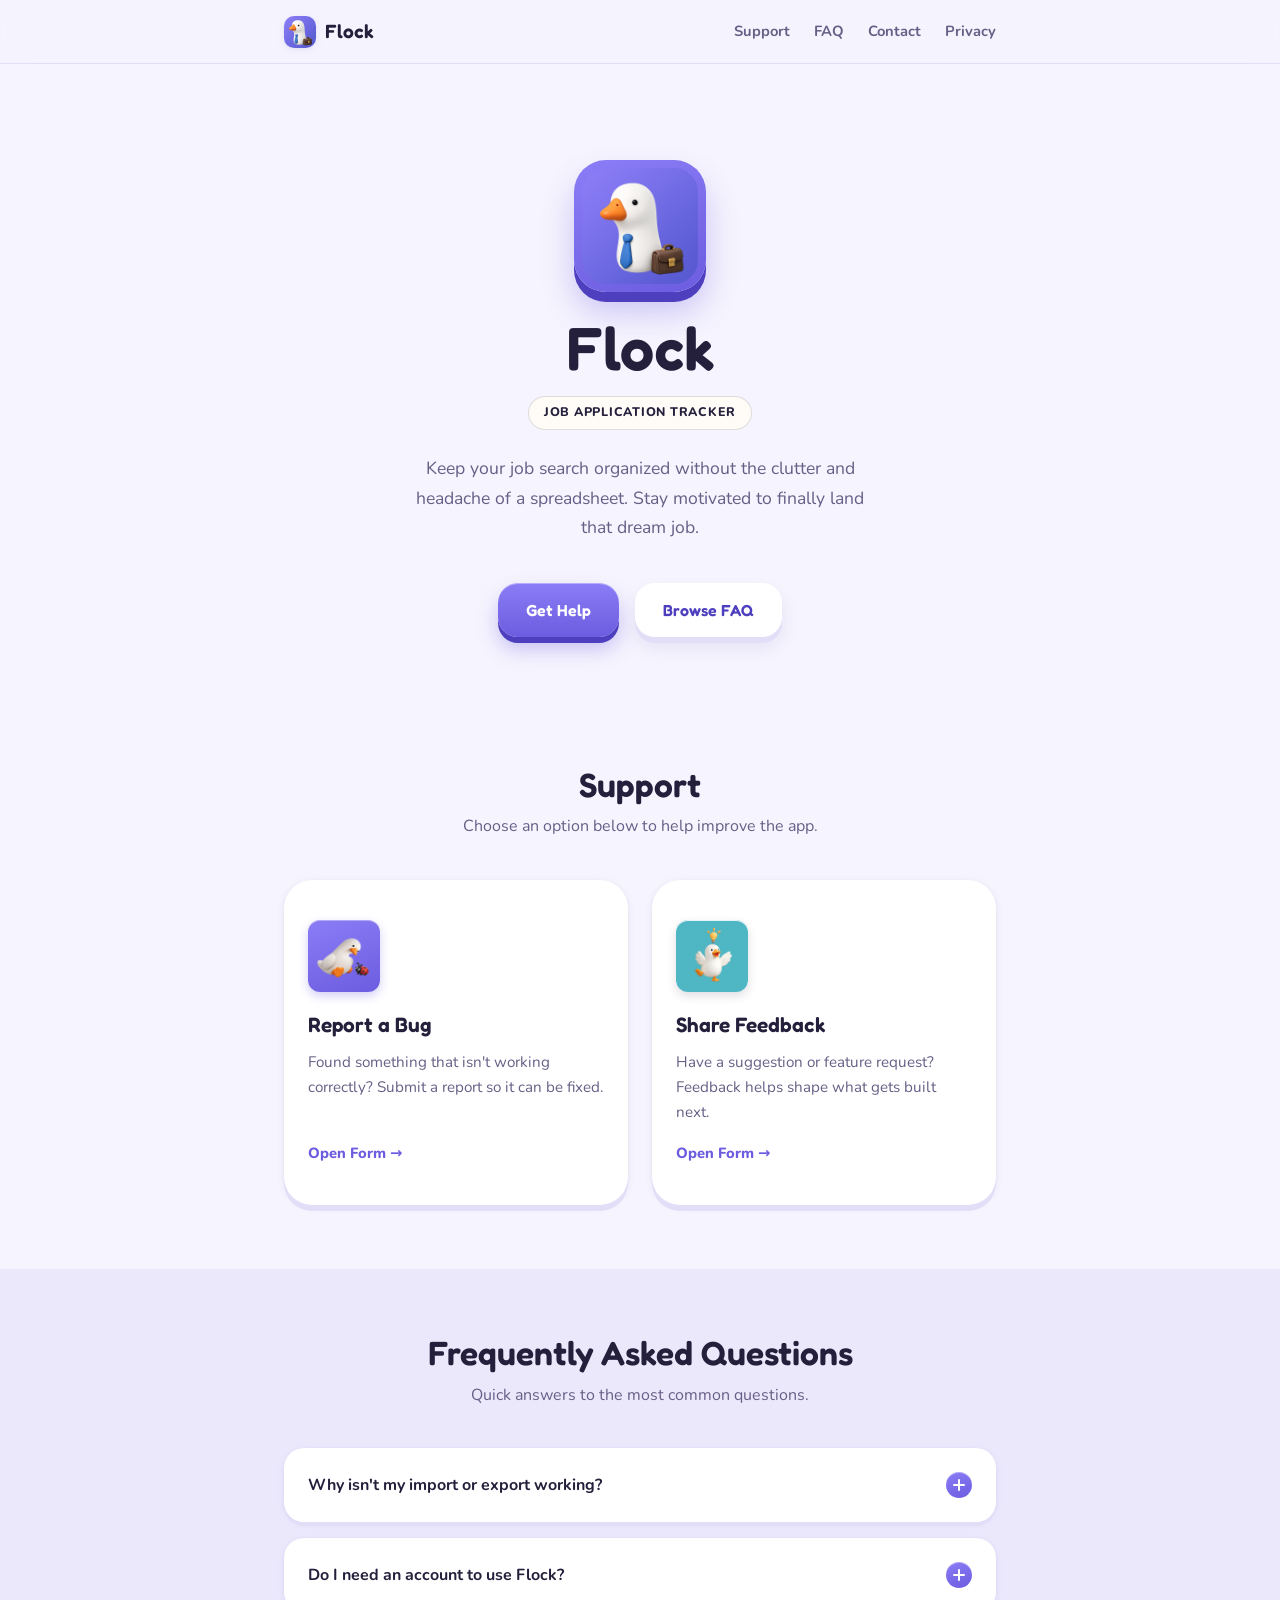
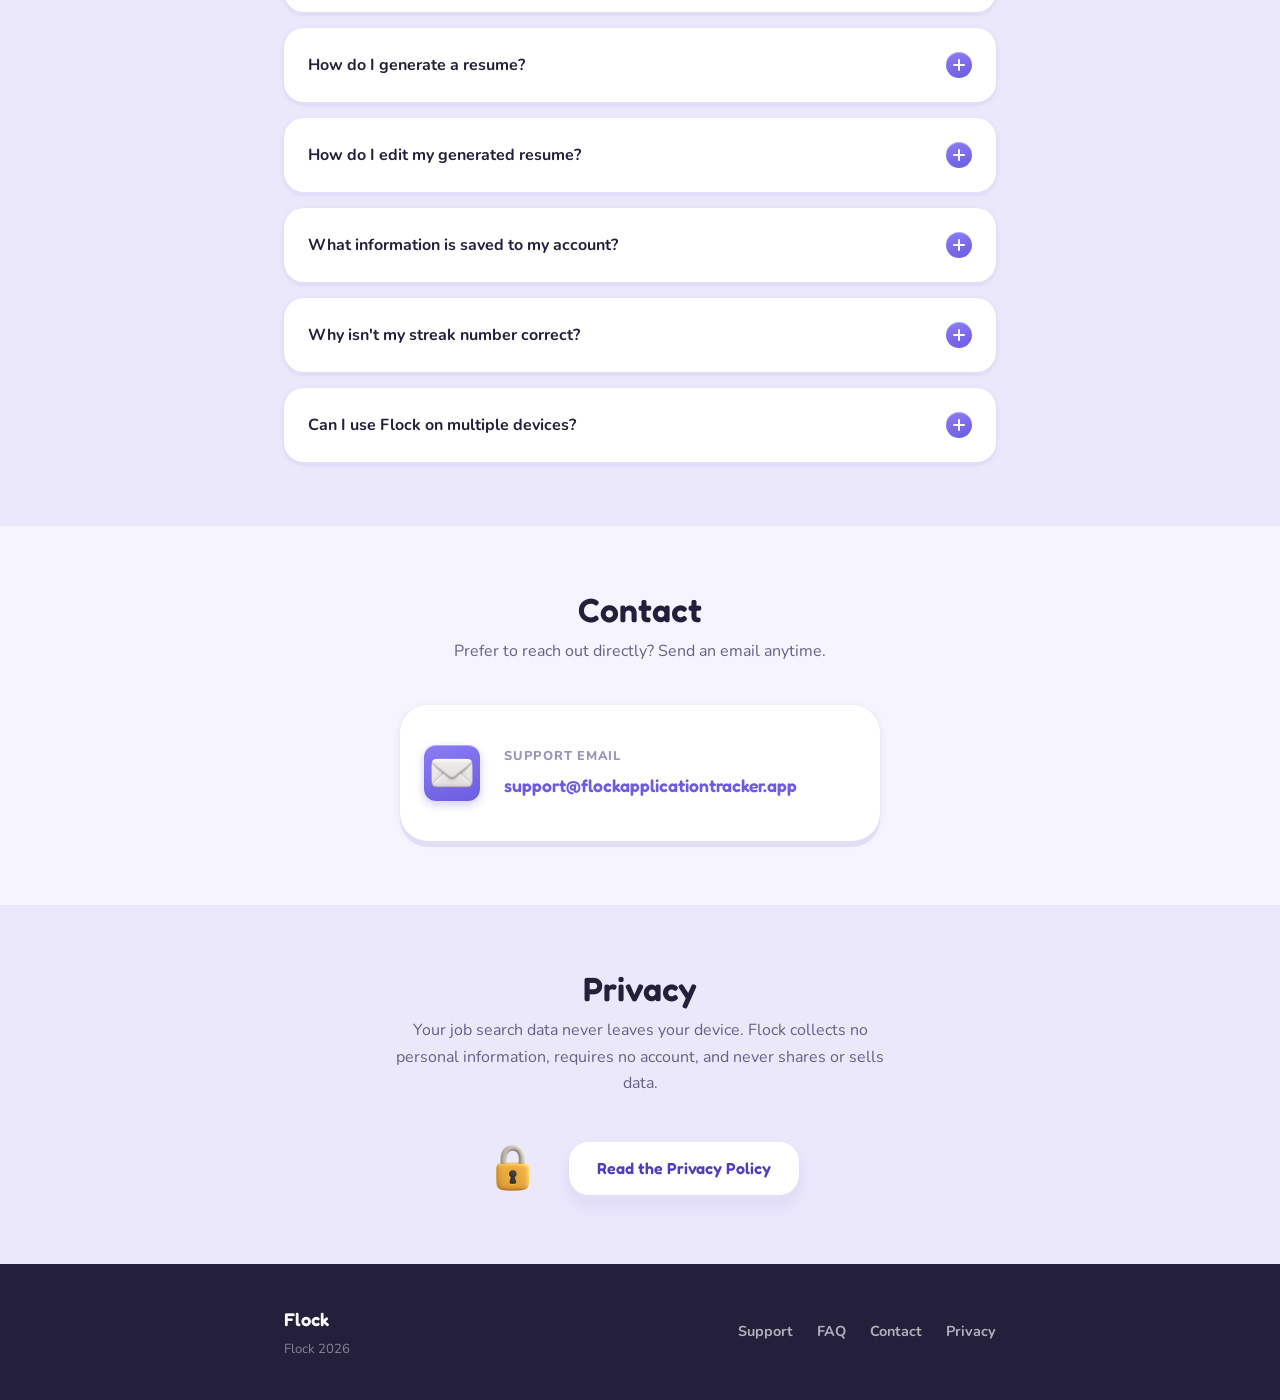
==== commit 720aa2ed: "Add files via upload" ====
--- a/index.html
+++ b/index.html
@@ -219,11 +219,11 @@
         </div>
 
         <div class="contact-card">
-          <div class="contact-icon" aria-hidden="true">✉️</div>
+          <div class="contact-icon" aria-hidden="true"><img src="mail.png" alt=""></div>
           <div class="contact-body">
             <p class="contact-label">Support Email</p>
-            <a href="mailto:flockapplicationtrackerapp@gmail.com" class="contact-email">
-              flockapplicationtrackerapp@gmail.com
+            <a href="mailto:support@flockapplicationtracker.app" class="contact-email">
+              support@flockapplicationtracker.app
             </a>
           </div>
         </div>
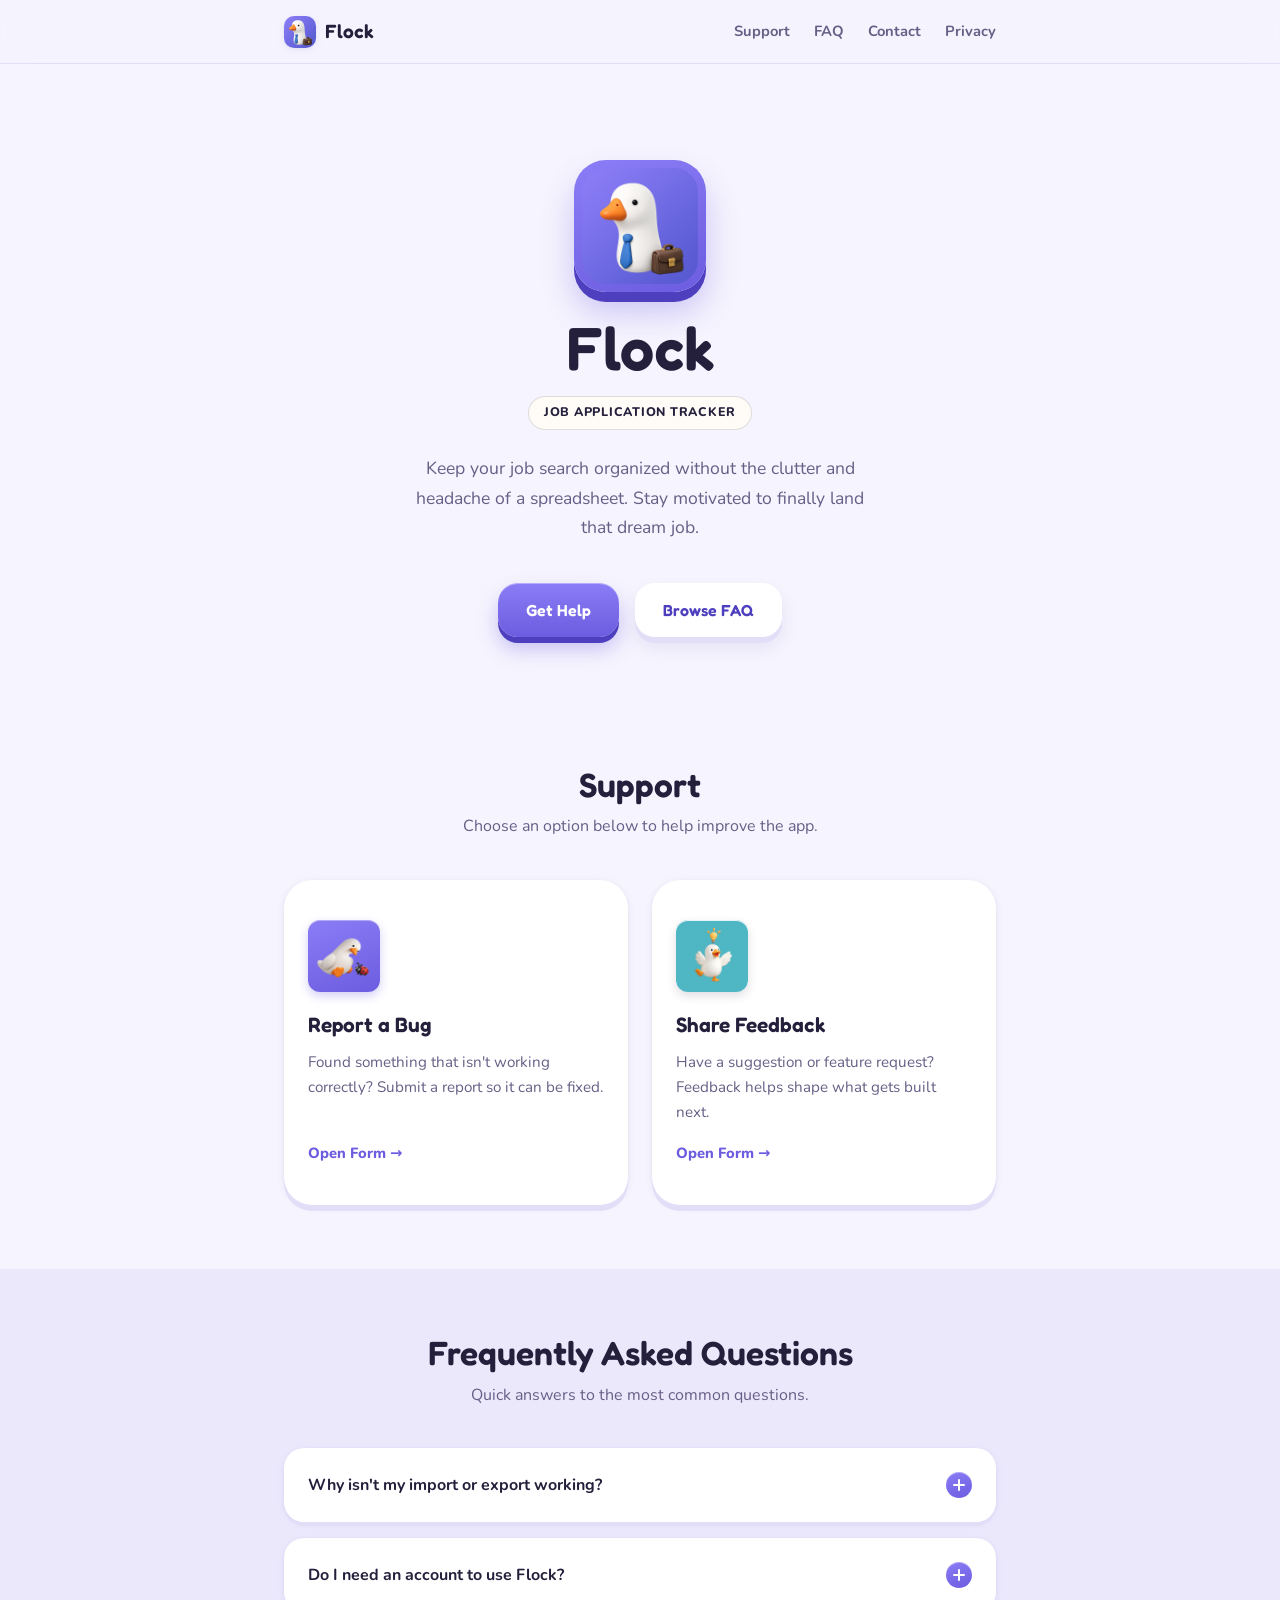
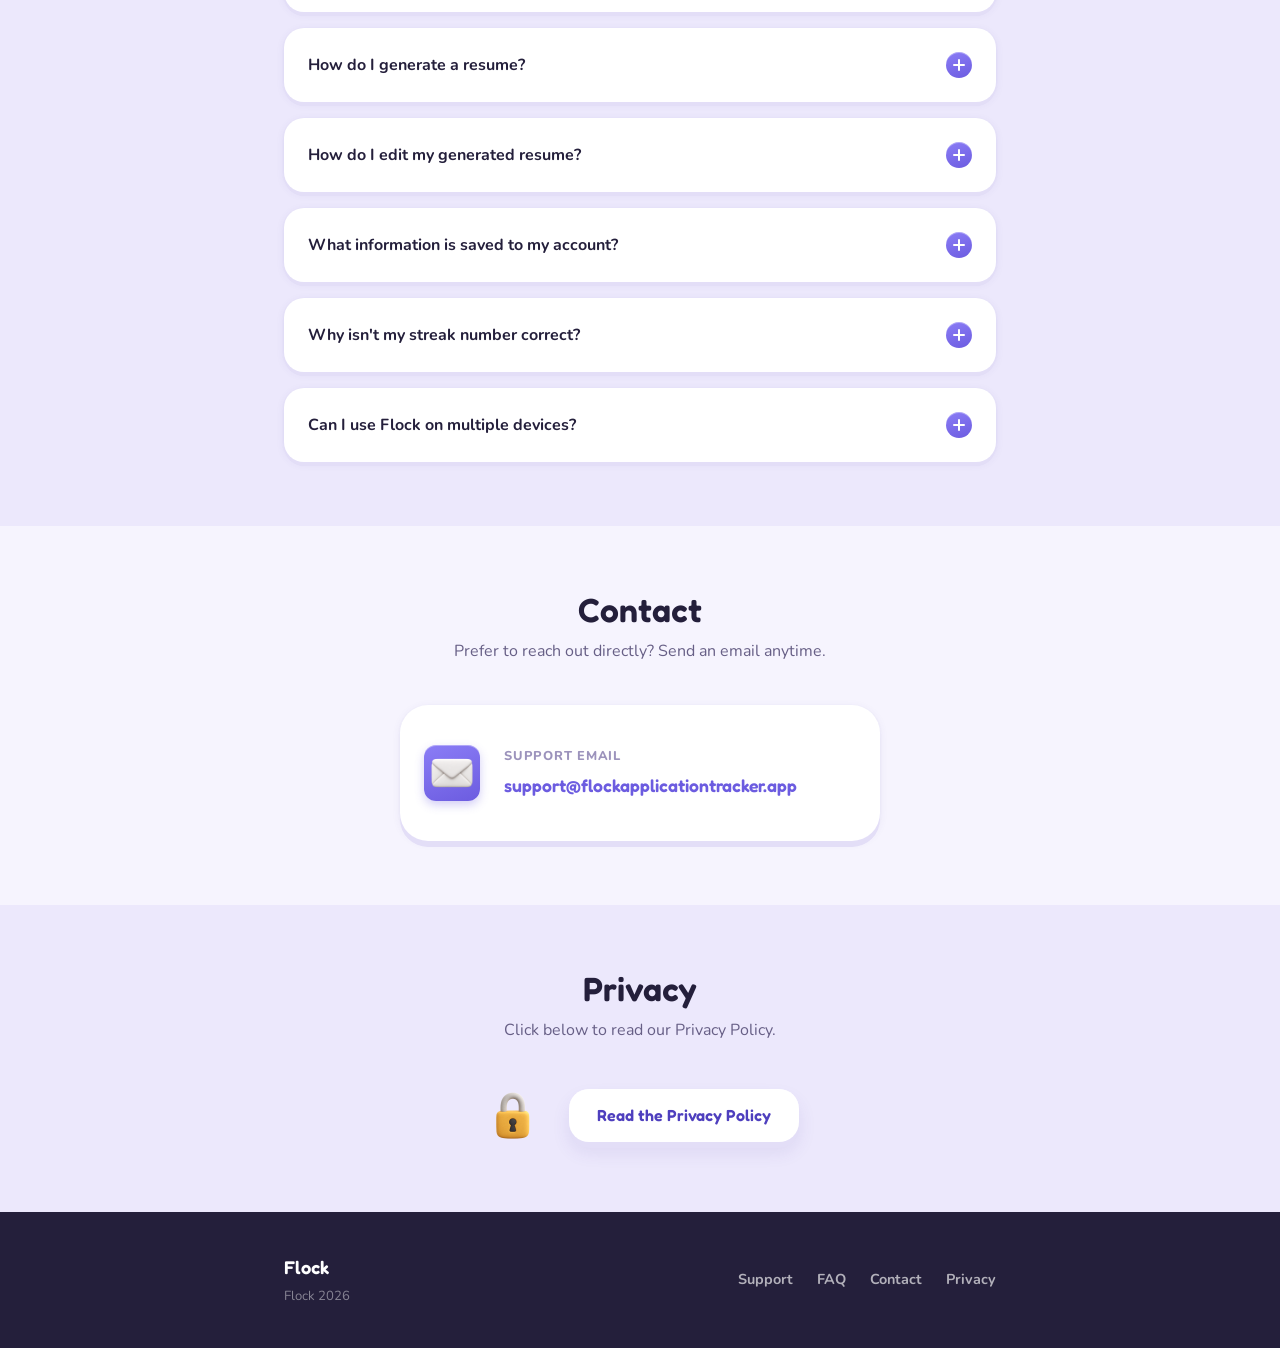
==== commit fa46430b: "Revise privacy message in index.html Updated privacy message to include a link to the Privacy Policy" ====
--- a/index.html
+++ b/index.html
@@ -239,7 +239,7 @@
         <div class="section-header">
           <h2 id="privacy-heading">Privacy</h2>
           <p class="section-subtext">
-            Your job search data never leaves your device. Flock collects no personal information, requires no account, and never shares or sells data.
+            Click below to read our Privacy Policy.
           </p>
         </div>
 
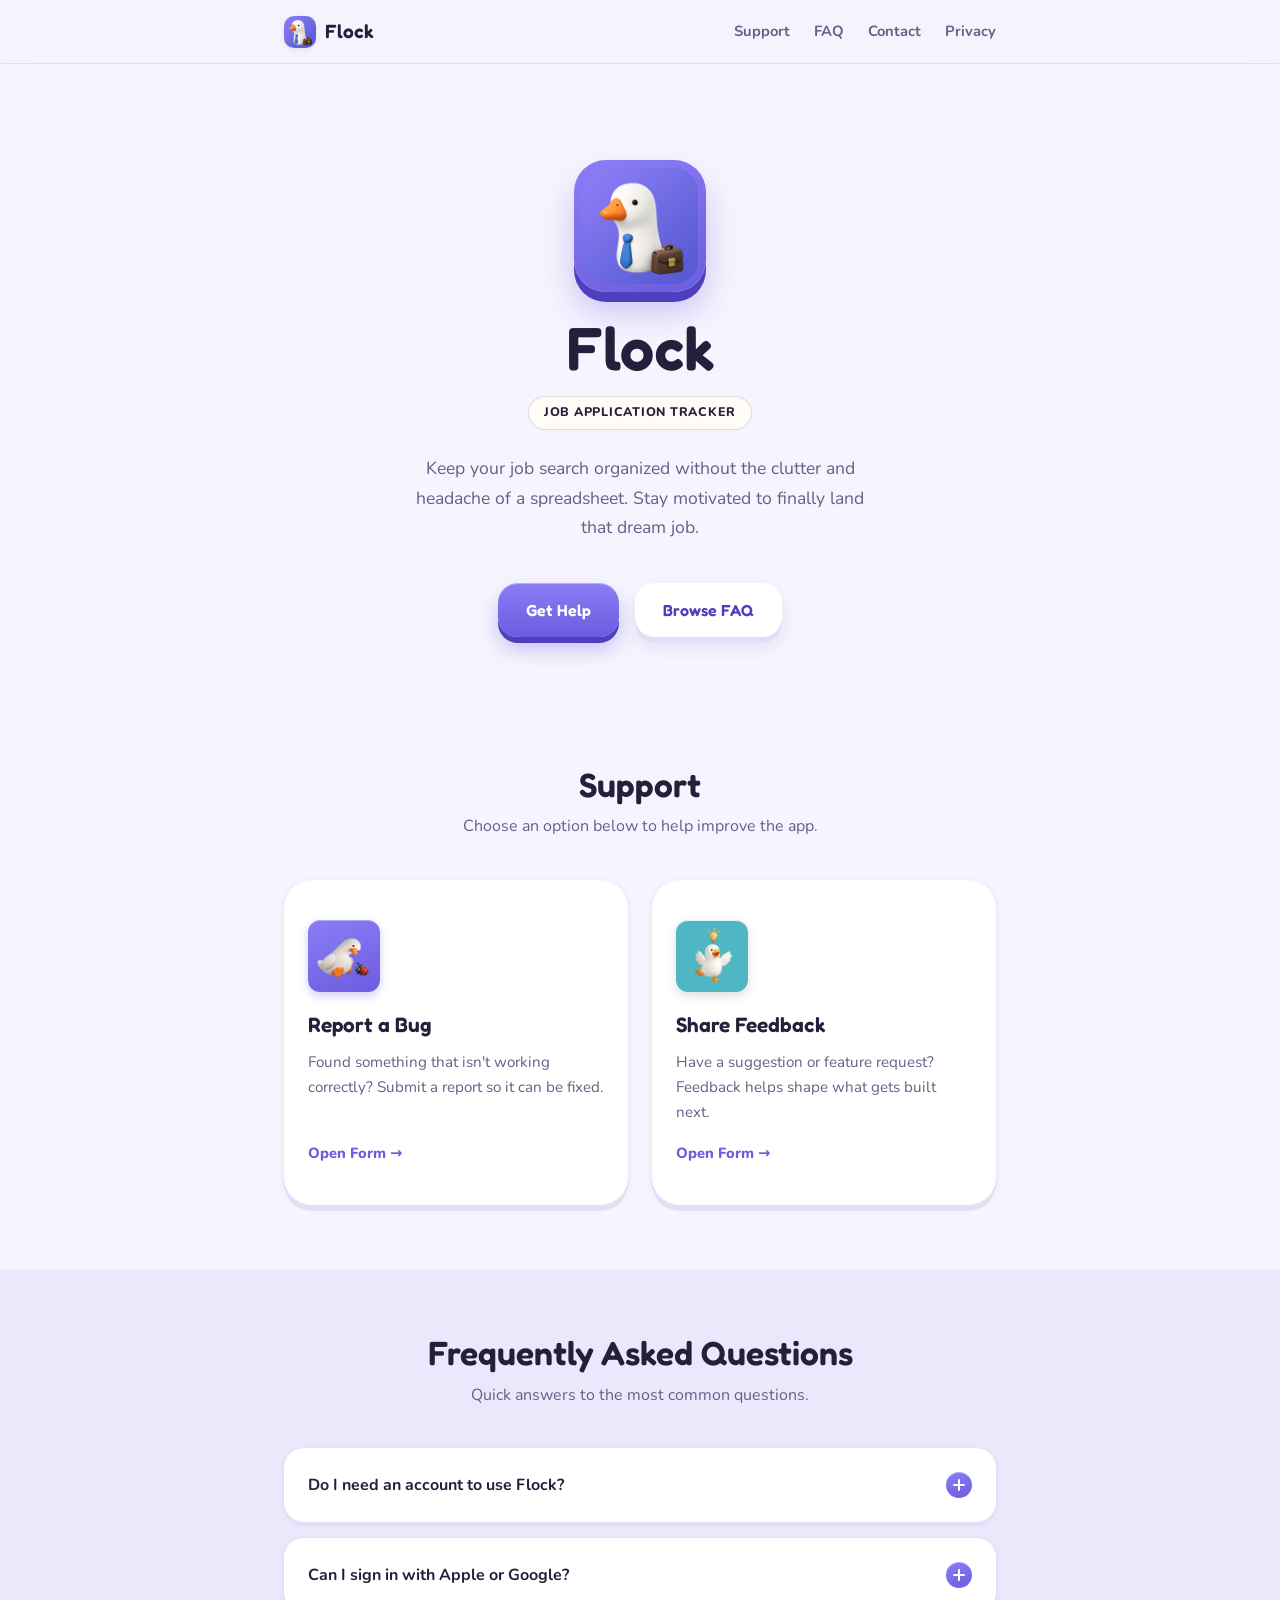
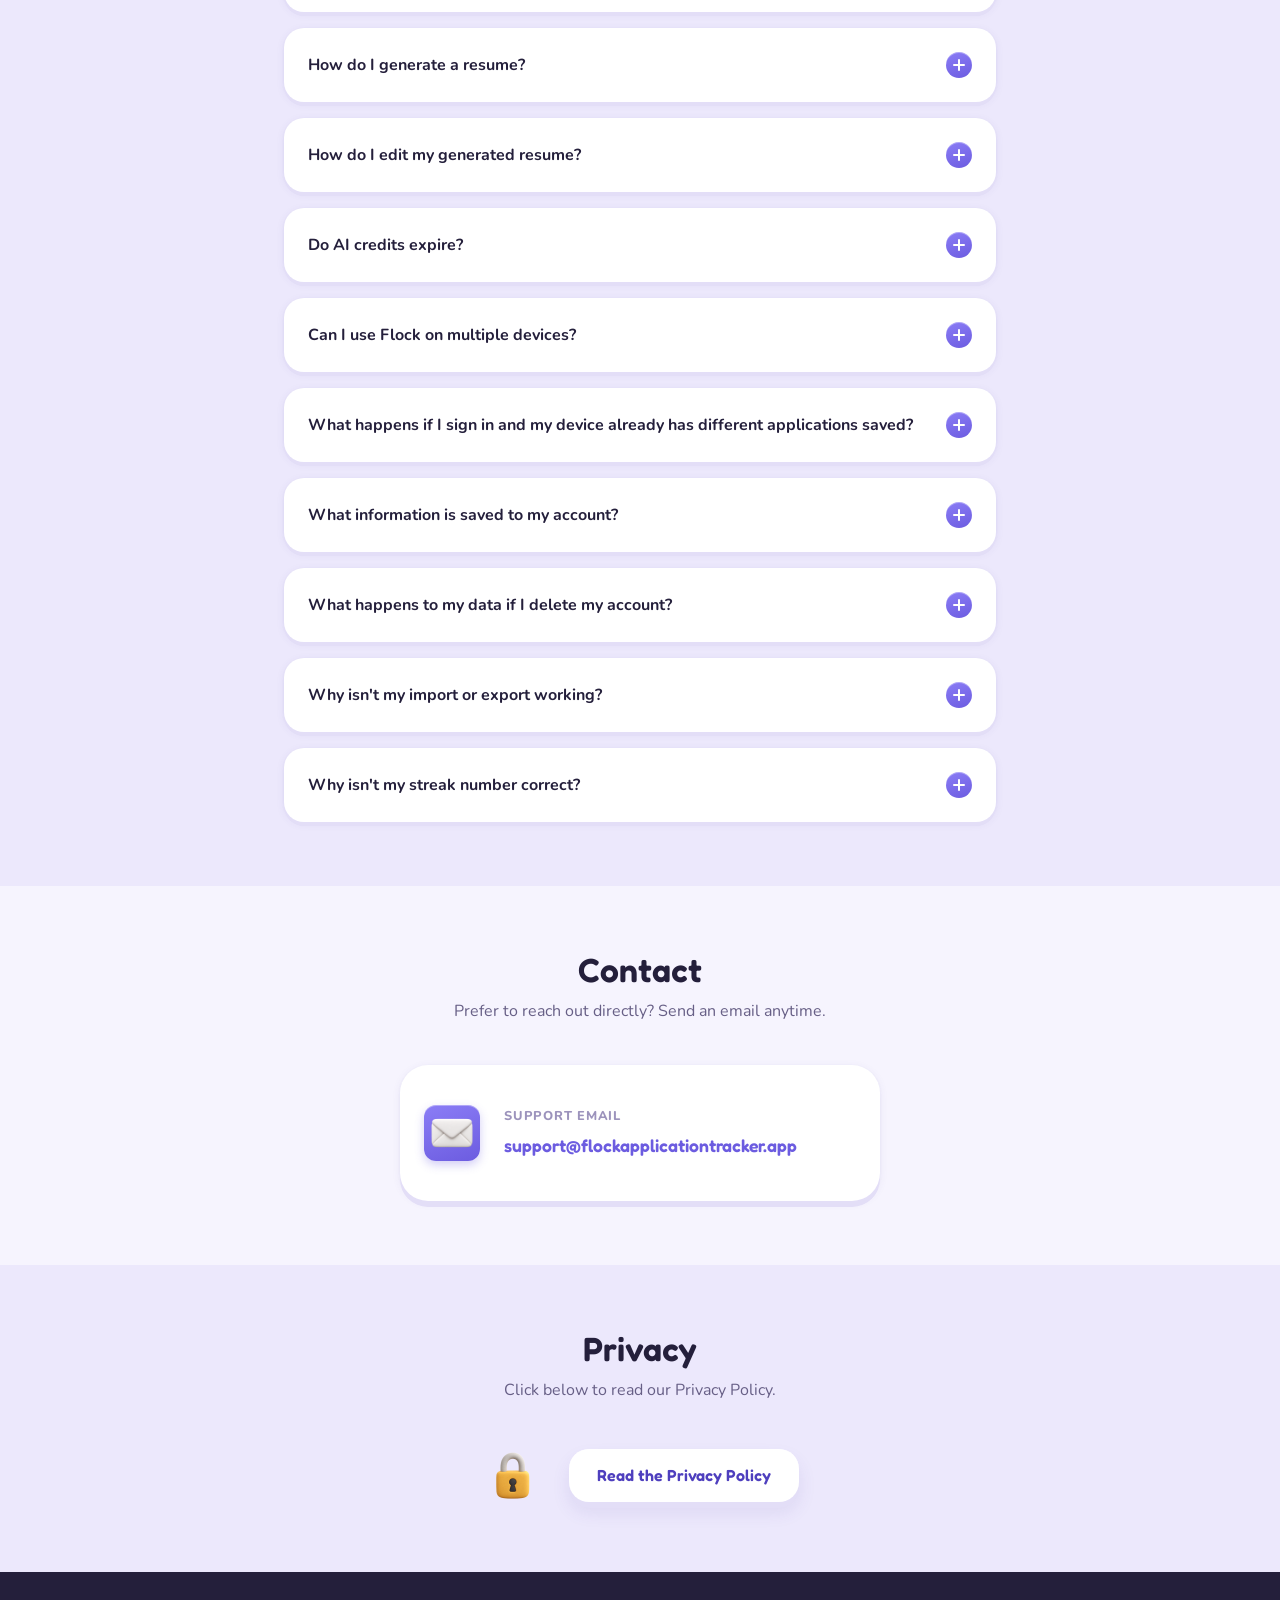
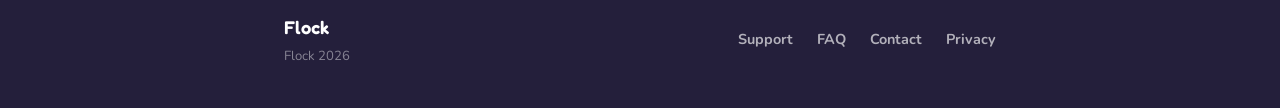
==== commit 7f218685: "Update FAQ section with new questions and answers" ====
--- a/index.html
+++ b/index.html
@@ -105,6 +105,10 @@
 
     <!-- =============================================
          FAQ SECTION
+         Ordered by importance: getting-started/account basics first,
+         then the core AI resume feature, then sync (a big new
+         capability), then privacy/trust questions, then
+         troubleshooting for narrower, lower-frequency issues last.
          ============================================= -->
 <section class="section section-alt" id="faq" aria-labelledby="faq-heading">
   <div class="container">
@@ -117,24 +121,24 @@
 
       <div class="faq-item" role="listitem">
         <button class="faq-question" aria-expanded="false" aria-controls="faq-1">
-          Why isn't my import or export working?
+          Do I need an account to use Flock?
           <span class="faq-icon" aria-hidden="true"></span>
         </button>
         <div class="faq-answer" id="faq-1" hidden>
           <p>
-            Flock uses CSV files for importing and exporting application data. Make sure you are using a <strong>.csv</strong> file and that the header row exactly matches the provided template. The header row must also be the first row of the file, with no additional rows or information above it.
+            No. You can use Flock's core application features without an account. An account is only needed for AI-powered features, such as the Auto Resume Builder, or if you want your applications to stay in sync across more than one device.
           </p>
         </div>
       </div>
 
       <div class="faq-item" role="listitem">
         <button class="faq-question" aria-expanded="false" aria-controls="faq-2">
-          Do I need an account to use Flock?
+          Can I sign in with Apple or Google?
           <span class="faq-icon" aria-hidden="true"></span>
         </button>
         <div class="faq-answer" id="faq-2" hidden>
           <p>
-            No. You can use Flock's core application features without an account. An account is only required for AI-powered features, such as the Auto Resume Builder.
+            Yes. In addition to email and password, you can create or sign into your Flock account using <strong>Sign in with Apple</strong> or <strong>Sign in with Google</strong>. Both work exactly like signing in with email, they just skip needing a separate password for Flock.
           </p>
         </div>
       </div>
@@ -168,36 +172,84 @@
 
       <div class="faq-item" role="listitem">
         <button class="faq-question" aria-expanded="false" aria-controls="faq-5">
+          Do AI credits expire?
+          <span class="faq-icon" aria-hidden="true"></span>
+        </button>
+        <div class="faq-answer" id="faq-5" hidden>
+          <p>
+            No. AI resume credits are a one-time purchase and never expire, no matter how long it's been since you bought them. There's no subscription and no recurring charge, you only pay again when you want to buy more.
+          </p>
+        </div>
+      </div>
+
+      <div class="faq-item" role="listitem">
+        <button class="faq-question" aria-expanded="false" aria-controls="faq-6">
+          Can I use Flock on multiple devices?
+          <span class="faq-icon" aria-hidden="true"></span>
+        </button>
+        <div class="faq-answer" id="faq-6" hidden>
+          <p>
+            It depends on whether you're signed into an account. If you are, your job applications automatically sync across every device where you're signed in, no manual steps needed. If you're not signed in, applications are stored locally on that device only and don't sync automatically, you can still move them between devices manually using the <strong>Export</strong> and <strong>Import</strong> features. Either way, your profile and AI credits always carry over as soon as you sign in on another device.
+          </p>
+        </div>
+      </div>
+
+      <div class="faq-item" role="listitem">
+        <button class="faq-question" aria-expanded="false" aria-controls="faq-7">
+          What happens if I sign in and my device already has different applications saved?
+          <span class="faq-icon" aria-hidden="true"></span>
+        </button>
+        <div class="faq-answer" id="faq-7" hidden>
+          <p>
+            You'll see a prompt asking you to confirm before anything changes. Continuing will replace your device's applications with the ones already saved in your account. If you're not sure, you can cancel, export your current applications as a CSV from Settings first, then sign in again once you have a backup.
+          </p>
+        </div>
+      </div>
+
+      <div class="faq-item" role="listitem">
+        <button class="faq-question" aria-expanded="false" aria-controls="faq-8">
           What information is saved to my account?
           <span class="faq-icon" aria-hidden="true"></span>
         </button>
-        <div class="faq-answer" id="faq-5" hidden>
-          <p>
-            Your account stores your email address and the profile information you provide in the <strong>Build Profile</strong> section. Your password and job application information are not stored in the account database.
-          </p>
-        </div>
-      </div>
-
-      <div class="faq-item" role="listitem">
-        <button class="faq-question" aria-expanded="false" aria-controls="faq-6">
+        <div class="faq-answer" id="faq-8" hidden>
+          <p>
+            Your account stores your email address (or the email associated with your Apple or Google sign-in), the profile information you provide in the <strong>Build Profile</strong> section, your AI credit balance, and, if you're signed in, your tracked job applications so they stay in sync across your devices. Your password is never stored directly by us, if you sign in with email, it's handled by our authentication provider in hashed form, and if you sign in with Apple or Google, we never see a password at all.
+          </p>
+        </div>
+      </div>
+
+      <div class="faq-item" role="listitem">
+        <button class="faq-question" aria-expanded="false" aria-controls="faq-9">
+          What happens to my data if I delete my account?
+          <span class="faq-icon" aria-hidden="true"></span>
+        </button>
+        <div class="faq-answer" id="faq-9" hidden>
+          <p>
+            Deleting your account permanently removes everything stored with it, your resume profile, AI credit balance, and any synced job applications. This can't be undone. Any application data stored locally on your device is not affected unless you separately use <strong>Reset all data</strong> in Settings.
+          </p>
+        </div>
+      </div>
+
+      <div class="faq-item" role="listitem">
+        <button class="faq-question" aria-expanded="false" aria-controls="faq-10">
+          Why isn't my import or export working?
+          <span class="faq-icon" aria-hidden="true"></span>
+        </button>
+        <div class="faq-answer" id="faq-10" hidden>
+          <p>
+            Flock uses CSV files for importing and exporting application data. Make sure you are using a <strong>.csv</strong> file and that the header row exactly matches the provided template. The header row must also be the first row of the file, with no additional rows or information above it.
+          </p>
+        </div>
+      </div>
+
+      <div class="faq-item" role="listitem">
+        <button class="faq-question" aria-expanded="false" aria-controls="faq-11">
           Why isn't my streak number correct?
           <span class="faq-icon" aria-hidden="true"></span>
         </button>
-        <div class="faq-answer" id="faq-6" hidden>
+        <div class="faq-answer" id="faq-11" hidden>
           <p>
             If your streak number appears incorrect, go to <strong>Settings</strong> and select <strong>Recalculate Streak</strong>. This will recalculate your streak based on your application activity.
-          </p>
-        </div>
-      </div>
-
-      <div class="faq-item" role="listitem">
-        <button class="faq-question" aria-expanded="false" aria-controls="faq-7">
-          Can I use Flock on multiple devices?
-          <span class="faq-icon" aria-hidden="true"></span>
-        </button>
-        <div class="faq-answer" id="faq-7" hidden>
-          <p>
-            Yes. Flock stores your application data locally, so applications do not automatically sync between devices. You can transfer your applications manually using the <strong>Export</strong> and <strong>Import</strong> features. If you have an account, your profile and subscription will carry over when you sign in on another device.
           </p>
         </div>
       </div>
